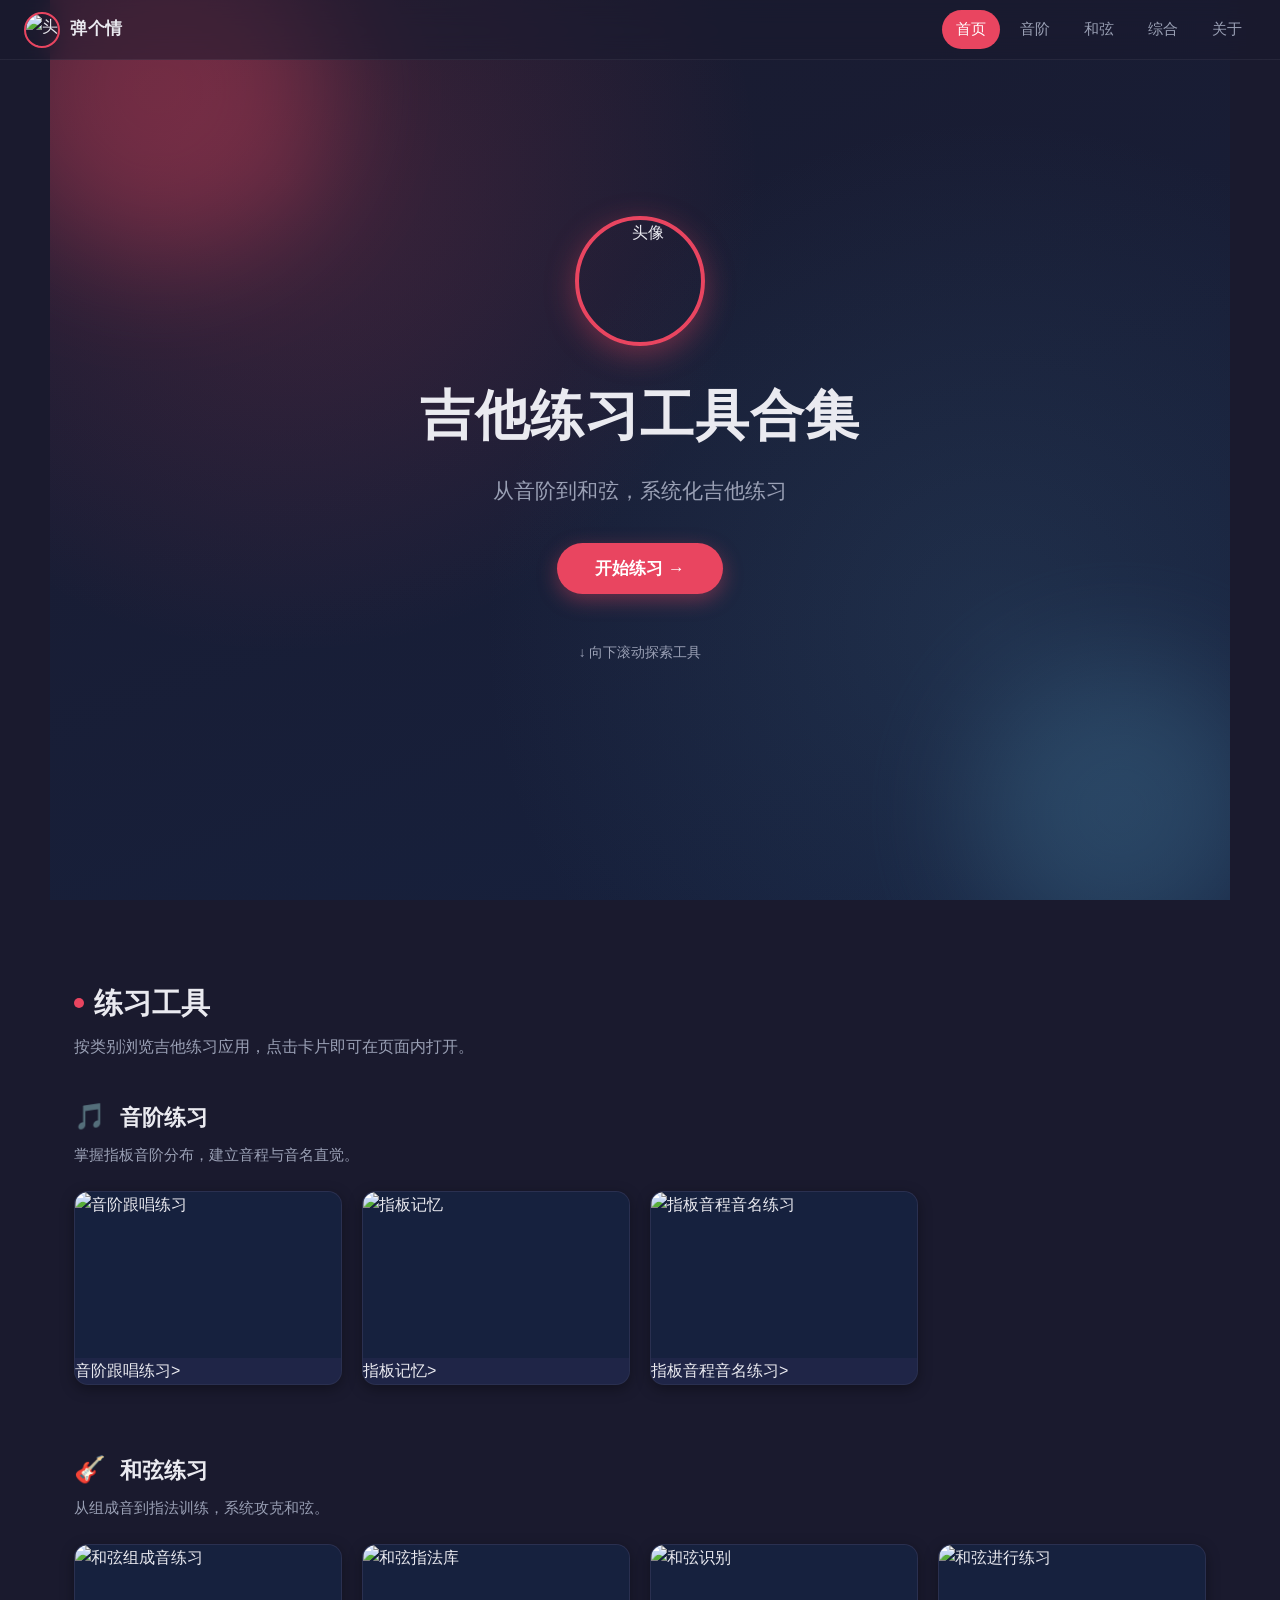
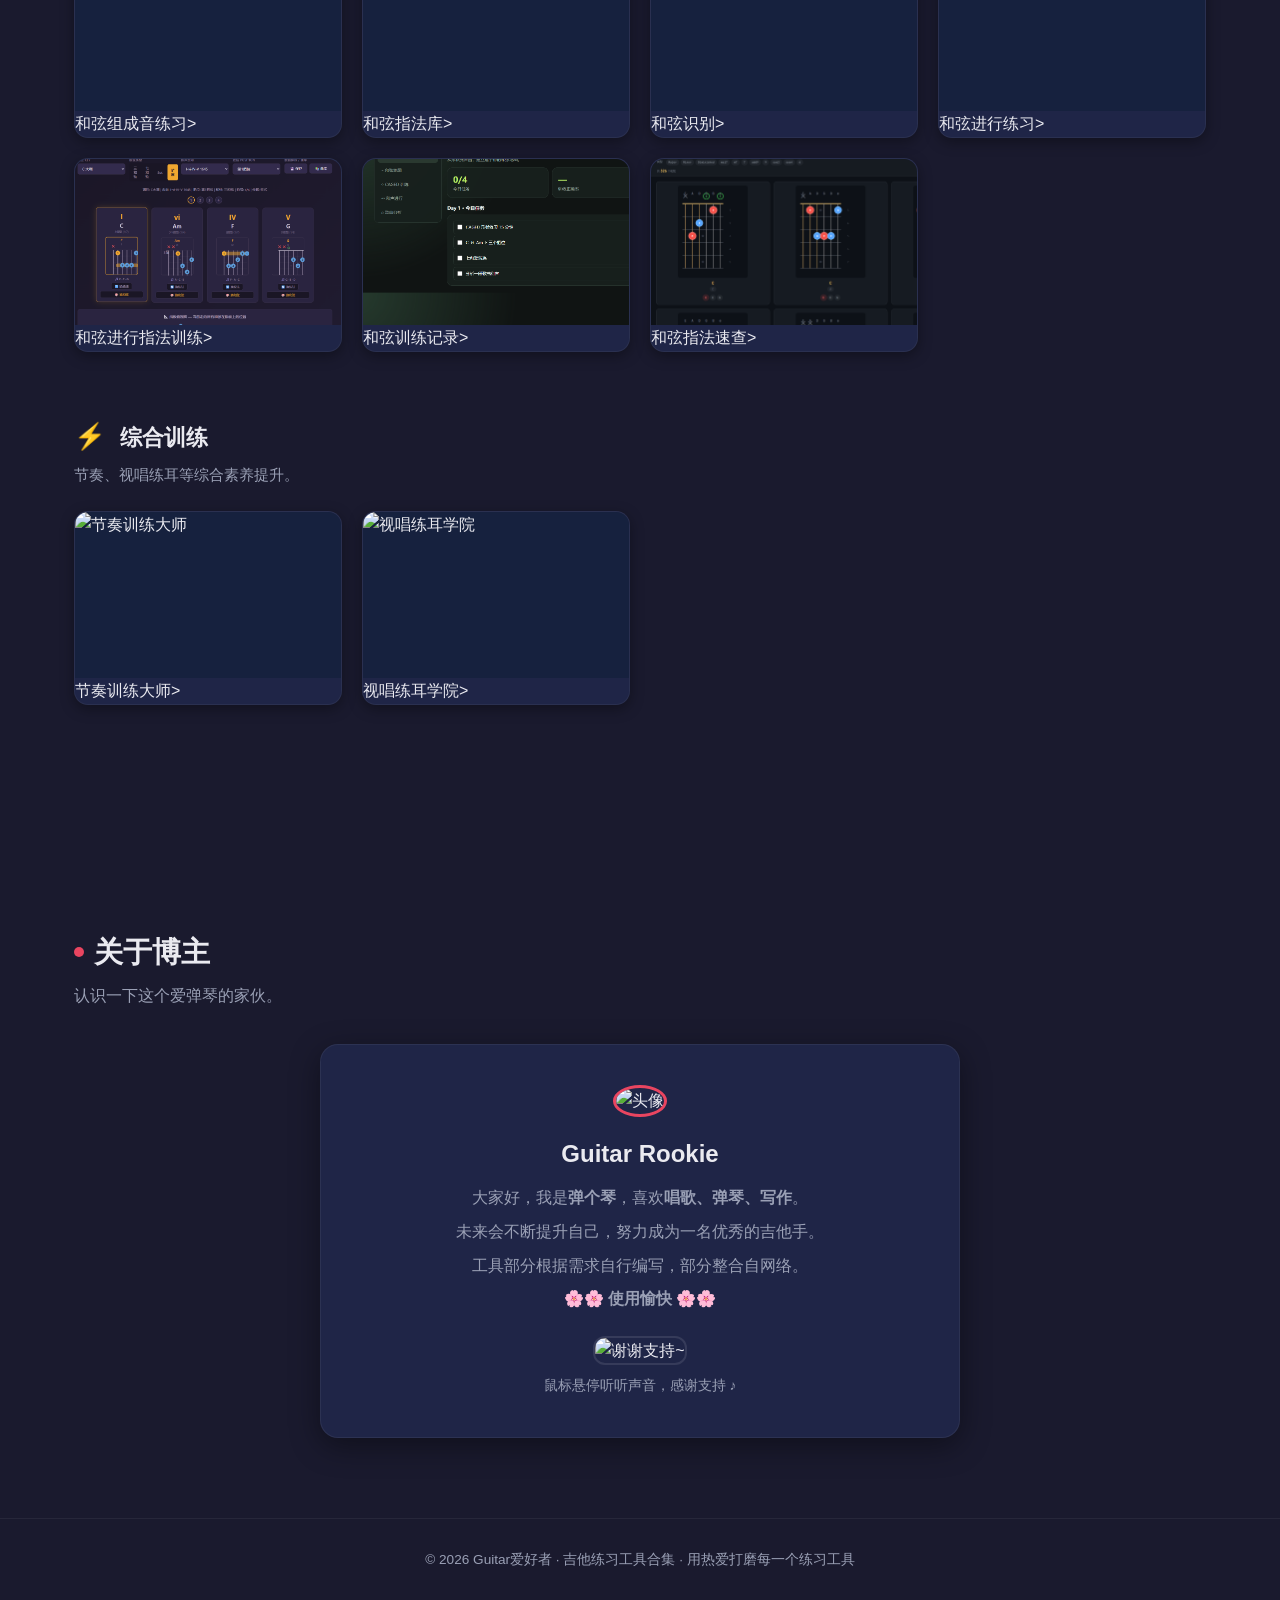
==== index.html @ 10070a08 "全新改版首页及更新程序" ====
<!DOCTYPE html>
<html lang="zh-CN">
<head>
<meta charset="UTF-8"/>
<meta name="viewport" content="width=device-width, initial-scale=1"/>
<title>吉他练习工具合集</title>

<!-- 预加载首屏关键图片 -->
<link rel="preload" as="image" href="./src/img/avatar.jpg">
<link rel="preload" as="image" href="./src/img/avatar.jpg">

<style>
  :root{
    --bg:#1a1a2e;
    --bg-soft:#16213e;
    --card:#1f2547;
    --accent:#e94560;
    --accent-soft:#ff6b81;
    --text:#eaeaf0;
    --text-dim:#9aa0b5;
    --nav-h:60px;
  }
  html{scroll-behavior:smooth;scroll-padding-top:var(--nav-h)}
  *{box-sizing:border-box}
  body{
    margin:0;
    font-family:"Segoe UI",Tahoma,Geneva,Verdana,sans-serif;
    background:var(--bg);
    color:var(--text);
    line-height:1.6;
  }

  /* ===== 导航栏 ===== */
  .navbar{
    position:fixed;top:0;left:0;right:0;height:var(--nav-h);
    display:flex;align-items:center;
    padding:0 24px;z-index:1000;
    background:rgba(26,26,46,.55);
    backdrop-filter:blur(12px);
    -webkit-backdrop-filter:blur(12px);
    border-bottom:1px solid rgba(255,255,255,.06);
    transition:background .3s;
  }
  .nav-brand{display:flex;align-items:center;gap:10px;cursor:pointer;margin-right:auto}
  .nav-avatar{width:36px;height:36px;border-radius:50%;object-fit:cover;border:2px solid var(--accent)}
  .nav-logo{font-weight:700;font-size:1.05rem;letter-spacing:.5px}
  .nav-links{display:flex;gap:6px}
  .nav-item{
    cursor:pointer;padding:8px 14px;border-radius:20px;font-size:.92rem;
    color:var(--text-dim);transition:all .25s;white-space:nowrap;
  }
  .nav-item:hover{color:var(--text);background:rgba(255,255,255,.06)}
  .nav-item.active{color:#fff;background:var(--accent)}

  /* ===== 通用区块 ===== */
  section{padding:80px 24px;max-width:1180px;margin:0 auto}
  .section-title{font-size:1.8rem;font-weight:700;margin:0 0 8px;display:flex;align-items:center;gap:10px}
  .section-title .dot{width:10px;height:10px;border-radius:50%;background:var(--accent);display:inline-block}
  .section-desc{color:var(--text-dim);margin:0 0 36px;font-size:1rem}

  /* ===== Hero ===== */
  .hero{
    min-height:100vh;display:flex;flex-direction:column;align-items:center;justify-content:center;
    text-align:center;position:relative;overflow:hidden;padding-top:var(--nav-h);
    background:
      radial-gradient(circle at 20% 20%,rgba(233,69,96,.18),transparent 40%),
      radial-gradient(circle at 80% 70%,rgba(69,123,157,.18),transparent 45%),
      linear-gradient(160deg,#1a1a2e 0%,#16213e 100%);
  }
  .hero::before,.hero::after{
    content:"";position:absolute;border-radius:50%;filter:blur(60px);opacity:.35;z-index:0;
  }
  .hero::before{width:340px;height:340px;background:var(--accent);top:-80px;left:-60px}
  .hero::after{width:300px;height:300px;background:#457b9d;bottom:-60px;right:-40px}
  .hero-inner{position:relative;z-index:1;display:flex;flex-direction:column;align-items:center}
  .hero-avatar{
    width:130px;height:130px;border-radius:50%;object-fit:cover;
    border:4px solid var(--accent);box-shadow:0 8px 30px rgba(233,69,96,.4);margin-bottom:26px;
  }
  .hero h1{font-size:clamp(2rem,5vw,3.4rem);margin:0 0 14px;font-weight:800;letter-spacing:1px}
  .hero p{font-size:clamp(1rem,2.4vw,1.3rem);color:var(--text-dim);margin:0 0 36px}
  .btn-start{
    display:inline-block;cursor:pointer;border:none;
    background:var(--accent);color:#fff;font-size:1.05rem;font-weight:600;
    padding:14px 38px;border-radius:30px;transition:transform .2s,box-shadow .2s;
    box-shadow:0 6px 20px rgba(233,69,96,.4);
  }
  .btn-start:hover{transform:translateY(-3px);box-shadow:0 10px 28px rgba(233,69,96,.55)}
  .scroll-hint{margin-top:48px;color:var(--text-dim);font-size:.85rem;animation:bob 1.8s ease-in-out infinite}
  @keyframes bob{0%,100%{transform:translateY(0)}50%{transform:translateY(8px)}}

  /* ===== 分类区 ===== */
  .cat-block{margin-bottom:64px}
  .cat-head{display:flex;align-items:baseline;gap:14px;margin-bottom:6px}
  .cat-icon{font-size:1.6rem}
  .cat-name{font-size:1.4rem;font-weight:700}
  .cat-sub{color:var(--text-dim);font-size:.95rem;margin:0 0 24px}
  .grid-container{display:grid;grid-template-columns:repeat(4,1fr);gap:20px}
  @media(max-width:1100px){.grid-container{grid-template-columns:repeat(3,1fr)}}
  @media(max-width:760px){.grid-container{grid-template-columns:repeat(2,1fr)}}
  @media(max-width:460px){.grid-container{grid-template-columns:1fr}}

  .grid-item{
    position:relative;cursor:pointer;border-radius:14px;overflow:hidden;
    background:var(--card);box-shadow:0 4px 14px rgba(0,0,0,.35);
    transition:transform .25s,box-shadow .25s;border:1px solid rgba(255,255,255,.05);
  }
  .grid-item:hover{transform:translateY(-6px);box-shadow:0 12px 28px rgba(233,69,96,.3)}
  .thumb{width:100%;aspect-ratio:16/10;object-fit:cover;display:block;background:var(--bg-soft)}
  .thumb-fallback{
    width:100%;aspect-ratio:16/10;display:flex;align-items:center;justify-content:center;
    background:linear-gradient(135deg,#2a2f55,#1f2547);color:var(--accent-soft);
    font-weight:600;text-align:center;padding:10px;font-size:.95rem;
  }
  .item-label{
    position:absolute;bottom:0;left:0;right:0;
    padding:10px 14px;font-size:.9rem;font-weight:600;text-align:center;
    background:rgba(26,26,46,.55);
    backdrop-filter:blur(10px);
    -webkit-backdrop-filter:blur(10px);
    color:#fff;opacity:0;transition:opacity .3s;
  }
  .grid-item:hover .item-label{opacity:1}

  /* ===== 关于区 ===== */
  .about-card{
    max-width:640px;margin:0 auto;background:var(--card);border-radius:18px;
    padding:40px 32px;text-align:center;border:1px solid rgba(255,255,255,.06);
    box-shadow:0 8px 30px rgba(0,0,0,.4);
  }
  .about-avatar{width:120px;height:120px;border-radius:50%;object-fit:cover;margin-bottom:18px;border:3px solid var(--accent)}
  .about-card h2{margin:0 0 12px;font-size:1.5rem}
  .about-card p{color:var(--text-dim);margin:0 0 8px}
  .wechat-wrap{margin-top:24px}
  .wechat-img{
    width:150px;height:150px;border-radius:12px;object-fit:cover;cursor:pointer;
    border:2px solid rgba(255,255,255,.1);transition:transform .2s;
  }
  .wechat-img:hover{transform:scale(1.05)}
  .wechat-tip{color:var(--text-dim);font-size:.85rem;margin-top:10px}

  /* ===== 页脚 ===== */
  footer{
    text-align:center;padding:30px 20px;color:var(--text-dim);font-size:.85rem;
    border-top:1px solid rgba(255,255,255,.06);
  }

  /* ===== iframe 覆盖层 ===== */
  #externalOverlay{
    position:fixed;inset:0;background:var(--bg);z-index:2000;display:none;flex-direction:column;
  }
  #externalOverlay.active{display:flex}
  .ext-bar{
    height:var(--nav-h);display:flex;align-items:center;gap:14px;padding:0 20px;
    background:rgba(26,26,46,.9);backdrop-filter:blur(12px);border-bottom:1px solid rgba(255,255,255,.08);
  }
  .ext-title{font-weight:600;color:#fff}
  .ext-close{
    margin-left:auto;cursor:pointer;background:var(--accent);color:#fff;border:none;
    padding:8px 18px;border-radius:20px;font-size:.9rem;font-weight:600;
  }
  #externalFrame{flex:1;width:100%;border:none;background:#fff}

  /* 移动端导航折叠 */
  @media(max-width:560px){
    .navbar{padding:0 14px}
    .nav-logo{display:none}
    .nav-links{gap:2px;font-size:.82rem}
    .nav-item{padding:7px 9px}
  }
</style>
</head>
<body>

<!-- ===== 固定导航 ===== -->
<nav class="navbar" id="navbar">
  <div class="nav-brand" onclick="scrollToId('hero')">
    <img class="nav-avatar" src="./src/img/avatar.jpg" alt="头像"/>
    <span class="nav-logo">弹个情</span>
  </div>
  <div class="nav-links">
    <div class="nav-item active" data-target="hero">首页</div>
    <div class="nav-item" data-target="cat-scale">音阶</div>
    <div class="nav-item" data-target="cat-chord">和弦</div>
    <div class="nav-item" data-target="cat-misc">综合</div>
    <div class="nav-item" data-target="about">关于</div>
  </div>
</nav>

<!-- ===== Hero ===== -->
<section class="hero" id="hero">
  <div class="hero-inner">
    <img class="hero-avatar" src="./src/img/avatar.jpg" alt="头像"/>
    <h1>吉他练习工具合集</h1>
    <p>从音阶到和弦，系统化吉他练习</p>
    <button class="btn-start" onclick="scrollToId('cat-scale')">开始练习 →</button>
    <div class="scroll-hint">↓ 向下滚动探索工具</div>
  </div>
</section>

<!-- ===== 工具分类区 ===== -->
<section id="tools">
  <h2 class="section-title"><span class="dot"></span>练习工具</h2>
  <p class="section-desc">按类别浏览吉他练习应用，点击卡片即可在页面内打开。</p>

  <!-- 音阶类 -->
  <div class="cat-block" id="cat-scale">
    <div class="cat-head"><span class="cat-icon">🎵</span><span class="cat-name">音阶练习</span></div>
    <p class="cat-sub">掌握指板音阶分布，建立音程与音名直觉。</p>
    <div class="grid-container" data-cat="scale"></div>
  </div>

  <!-- 和弦类 -->
  <div class="cat-block" id="cat-chord">
    <div class="cat-head"><span class="cat-icon">🎸</span><span class="cat-name">和弦练习</span></div>
    <p class="cat-sub">从组成音到指法训练，系统攻克和弦。</p>
    <div class="grid-container" data-cat="chord"></div>
  </div>

  <!-- 综合类 -->
  <div class="cat-block" id="cat-misc">
    <div class="cat-head"><span class="cat-icon">⚡</span><span class="cat-name">综合训练</span></div>
    <p class="cat-sub">节奏、视唱练耳等综合素养提升。</p>
    <div class="grid-container" data-cat="misc"></div>
  </div>
</section>

<!-- ===== 关于区 ===== -->
<section id="about">
  <h2 class="section-title"><span class="dot"></span>关于博主</h2>
  <p class="section-desc">认识一下这个爱弹琴的家伙。</p>
  <div class="about-card">
    <img class="about-avatar" src="./src/img/avatar.jpg" alt="头像"/>
    <h2>Guitar Rookie</h2>
    <p>大家好，我是<b>弹个琴</b>，喜欢<b>唱歌、弹琴、写作</b>。</p>
    <p>未来会不断提升自己，努力成为一名优秀的吉他手。</p>
    <p>工具部分根据需求自行编写，部分整合自网络。</p>
    <p><b>🌸🌸 使用愉快 🌸🌸</b></p>

    <div class="wechat-wrap">
      <img class="wechat-img" id="wechatImg" src="./src/img/wechatPay.jpg" alt="谢谢支持~" title="谢谢鼓励~"/>
      <div class="wechat-tip">鼠标悬停听听声音，感谢支持 ♪</div>
    </div>

    <audio id="hoverSound" preload="auto">
      <source src="./src/sound/音效.mp3" type="audio/mpeg">
      您的浏览器不支持音频播放。
    </audio>
  </div>
</section>

<!-- ===== 页脚 ===== -->
<footer>
  © 2026 Guitar爱好者 · 吉他练习工具合集 · 用热爱打磨每一个练习工具
</footer>

<!-- ===== iframe 覆盖层 ===== -->
<div id="externalOverlay">
  <div class="ext-bar">
    <span class="ext-title" id="extTitle"></span>
    <button class="ext-close" onclick="closeExternal()">✕ 关闭</button>
  </div>
  <iframe id="externalFrame" src=""></iframe>
</div>

<script>
document.addEventListener('DOMContentLoaded', function () {
  // 保留原 appData 结构，扩展 category 字段
  const appData = [
    {name:'音阶跟唱练习',url:'./apps/十二个调上下行音阶/index.html', img:'./apps/十二个调上下行音阶/detail.png', category:'scale'},
    {name:'指板记忆',url:'./apps/指板记忆/指板记忆.html', img:'./apps/指板记忆/detail.png', category:'scale'},
    {name:'指板音程音名练习', url:'./apps/指板音程记忆/指板音程记忆.html', img:'./apps/指板音程记忆/detail.png', category:'scale'},
    {name:'和弦组成音练习', url:'./apps/和弦组成音/组成音.html', img:'./apps/和弦组成音/detail.png', category:'chord'},
    {name:'和弦指法库', url:'./apps/和弦指型合集/和弦指法库.html', img:'./apps/和弦指型合集/detail.png', category:'chord'},
    {name:'和弦识别', url:'https://www.musictheory.net/exercises/fretboard-chord', img:'./apps/和弦识别/detail.png', category:'chord'},
    {name:'和弦进行练习', url:'./apps/chords_progression/chord_progression.html', img:'./apps/chords_progression/detail.png', category:'chord'},
    {name:'和弦进行指法训练', url:'./apps/和弦进行指法训练/index.html', img:'./apps/和弦进行指法训练/detail.png', category:'chord'},
    {name:'和弦训练记录', url:'./apps/和弦训练器/index.html', img:'./apps/和弦训练器/detail.png', category:'chord'},
    {name:'和弦指法速查', url:'./apps/guitar-chord-searcher/index.html', img:'./apps/guitar-chord-searcher/detail.png', category:'chord'},
    {name:'节奏训练大师', url:'https://randomrhythmgenerator.com/',img:'./apps/random_rhythm_generator/detail.png', category:'misc'},
    {name:'视唱练耳学院', url:'https://musicacademy.app/zh/', img:'./apps/ear_training/detail.png', category:'misc'}
  ];

  // 生成卡片
  function generateGrids(){
    const groups = {scale:[], chord:[], misc:[]};
    appData.forEach(item=>{ (groups[item.category]||groups.misc).push(item); });
    Object.keys(groups).forEach(cat=>{
      const container = document.querySelector(`.grid-container[data-cat="${cat}"]`);
      if(!container) return;
      container.innerHTML='';
      groups[cat].forEach(item=>{
        const div=document.createElement('div');
        div.className='grid-item';
        const fallback=`<div class="thumb-fallback">${item.name}</div>`;
        div.innerHTML=`
          <img class="thumb" src="${item.img}" loading="lazy" alt="${item.name}"
               onerror="this.outerHTML='${fallback.replace(/'/g,"\\'")}>
          <div class="item-label">${item.name}</div>`;
        div.onclick=()=>openExternal(item);
        container.appendChild(div);
      });
    });
  }

  // iframe 打开（保留原 external 逻辑，改为覆盖层）
  const overlay=document.getElementById('externalOverlay');
  const frame=document.getElementById('externalFrame');
  const extTitle=document.getElementById('extTitle');
  window.openExternal=function(item){
    extTitle.textContent=item.name;
    frame.src=item.url;
    overlay.classList.add('active');
    document.body.style.overflow='hidden';
  };
  window.closeExternal=function(){
    overlay.classList.remove('active');
    frame.src='';
    document.body.style.overflow='';
  };

  // 滚动到指定区域
  window.scrollToId=function(id){
    const el=document.getElementById(id);
    if(el) el.scrollIntoView({behavior:'smooth'});
  };

  // 导航点击
  document.querySelectorAll('.nav-item').forEach(nav=>{
    nav.addEventListener('click',()=>scrollToId(nav.dataset.target));
  });

  // 滚动高亮 + 导航栏背景
  const navItems=document.querySelectorAll('.nav-item');
  const sections=['hero','cat-scale','cat-chord','cat-misc','about'];
  const navbar=document.getElementById('navbar');
  function onScroll(){
    navbar.style.background = window.scrollY>40 ? 'rgba(26,26,46,.85)' : 'rgba(26,26,46,.55)';
    let current='hero';
    sections.forEach(id=>{
      const el=document.getElementById(id);
      if(el && el.getBoundingClientRect().top <= window.innerHeight*0.4) current=id;
    });
    navItems.forEach(n=>n.classList.toggle('active', n.dataset.target===current));
  }
  window.addEventListener('scroll',onScroll,{passive:true});
  onScroll();

  // 微信赞赏码 hover 播放音效
  const wechatImg=document.getElementById('wechatImg');
  const hoverSound=document.getElementById('hoverSound');
  wechatImg.addEventListener('mouseenter',()=>{
    hoverSound.currentTime=0;
    hoverSound.play().catch(()=>console.warn('播放被阻止，用户需先交互页面。'));
  });

  generateGrids();
});
</script>
</body>
</html>
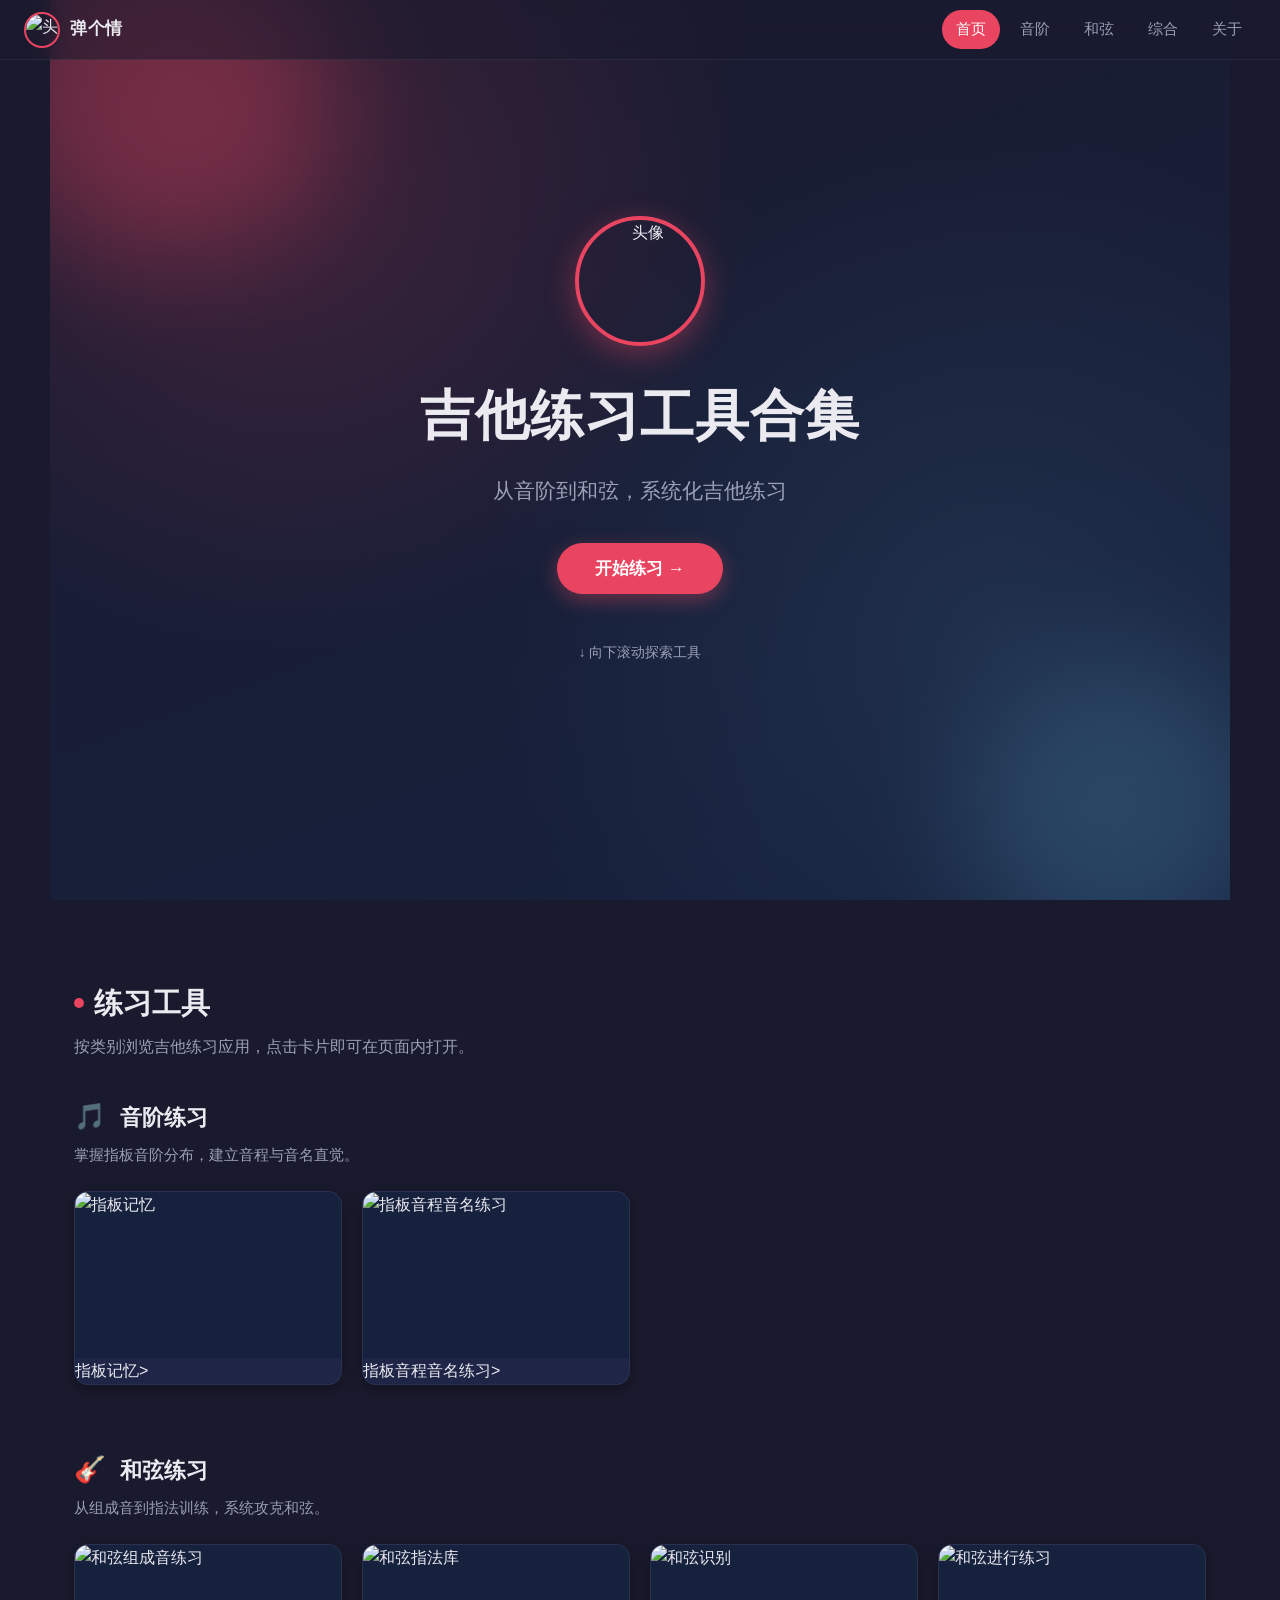
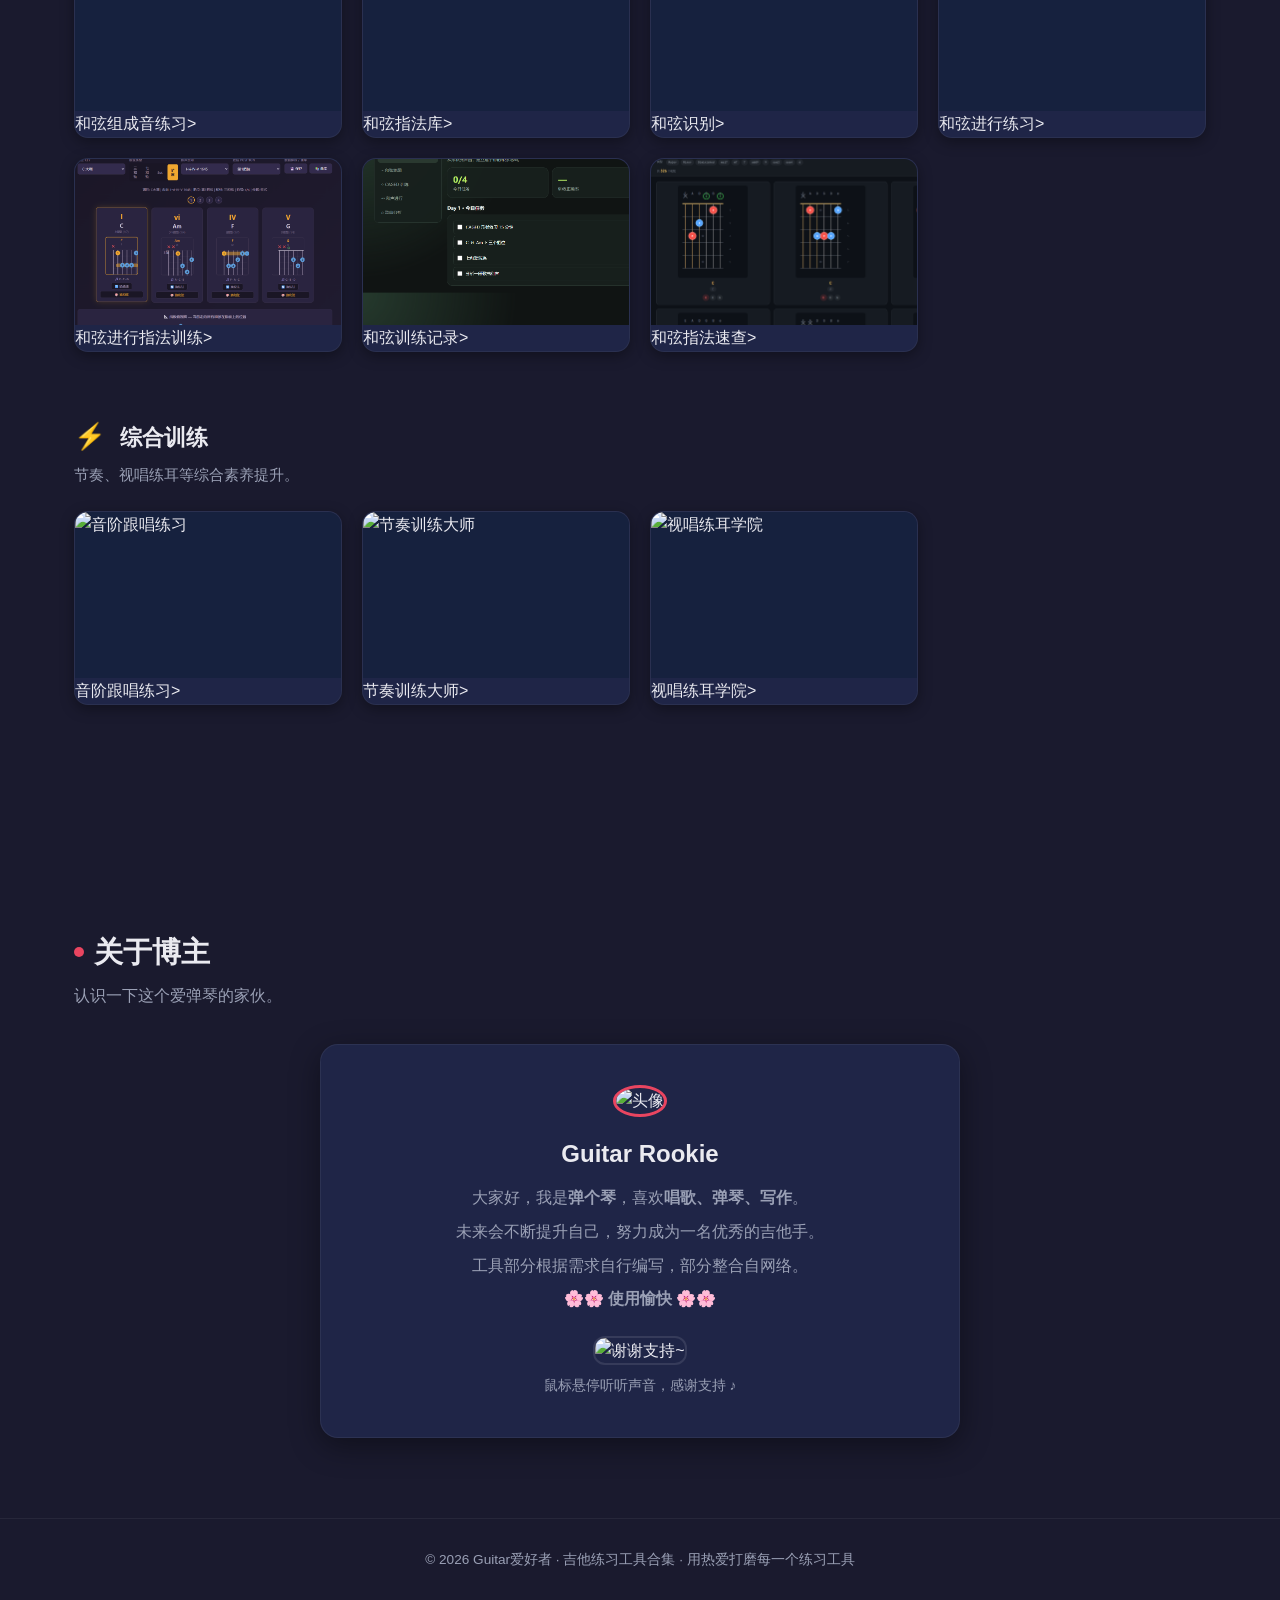
==== commit 4b2c5221: "修改程序分类" ====
--- a/index.html
+++ b/index.html
@@ -267,7 +267,7 @@
 document.addEventListener('DOMContentLoaded', function () {
   // 保留原 appData 结构，扩展 category 字段
   const appData = [
-    {name:'音阶跟唱练习',url:'./apps/十二个调上下行音阶/index.html', img:'./apps/十二个调上下行音阶/detail.png', category:'scale'},
+    {name:'音阶跟唱练习',url:'./apps/十二个调上下行音阶/index.html', img:'./apps/十二个调上下行音阶/detail.png', category:'misc'},
     {name:'指板记忆',url:'./apps/指板记忆/指板记忆.html', img:'./apps/指板记忆/detail.png', category:'scale'},
     {name:'指板音程音名练习', url:'./apps/指板音程记忆/指板音程记忆.html', img:'./apps/指板音程记忆/detail.png', category:'scale'},
     {name:'和弦组成音练习', url:'./apps/和弦组成音/组成音.html', img:'./apps/和弦组成音/detail.png', category:'chord'},
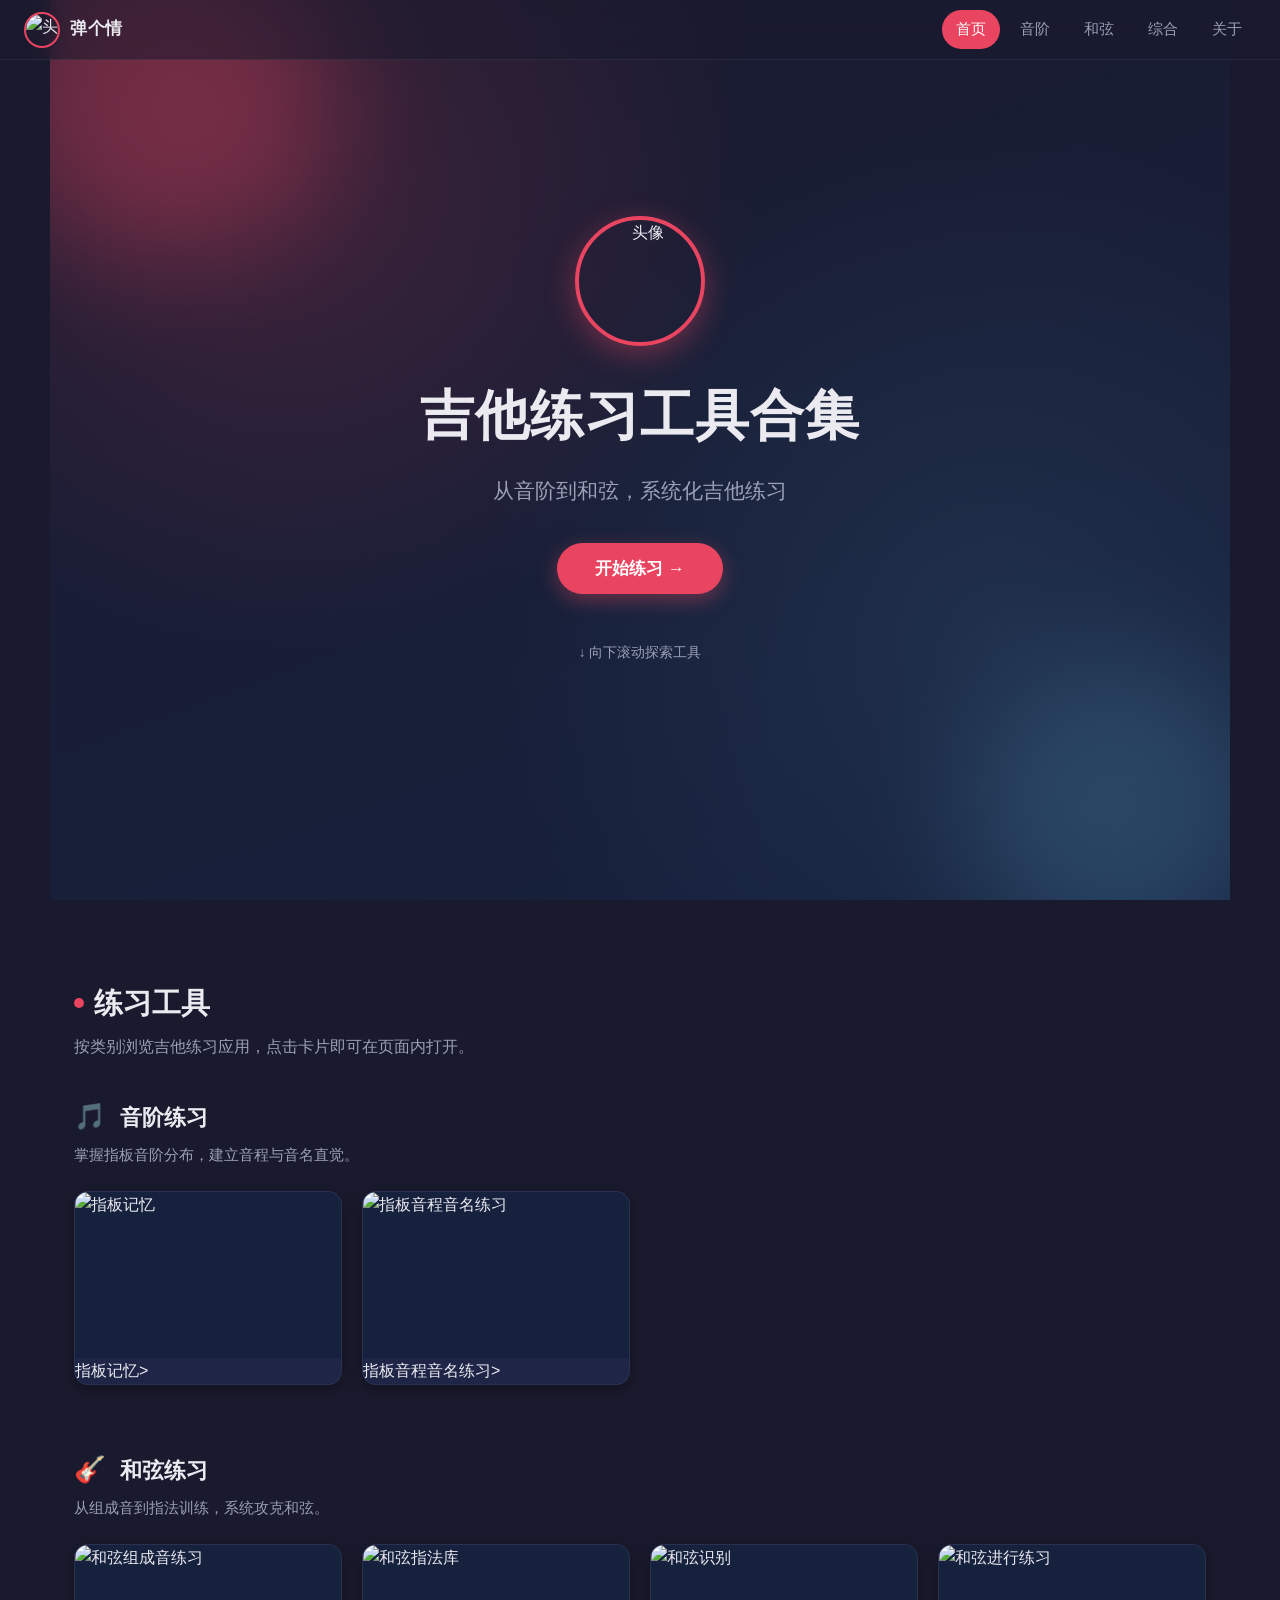
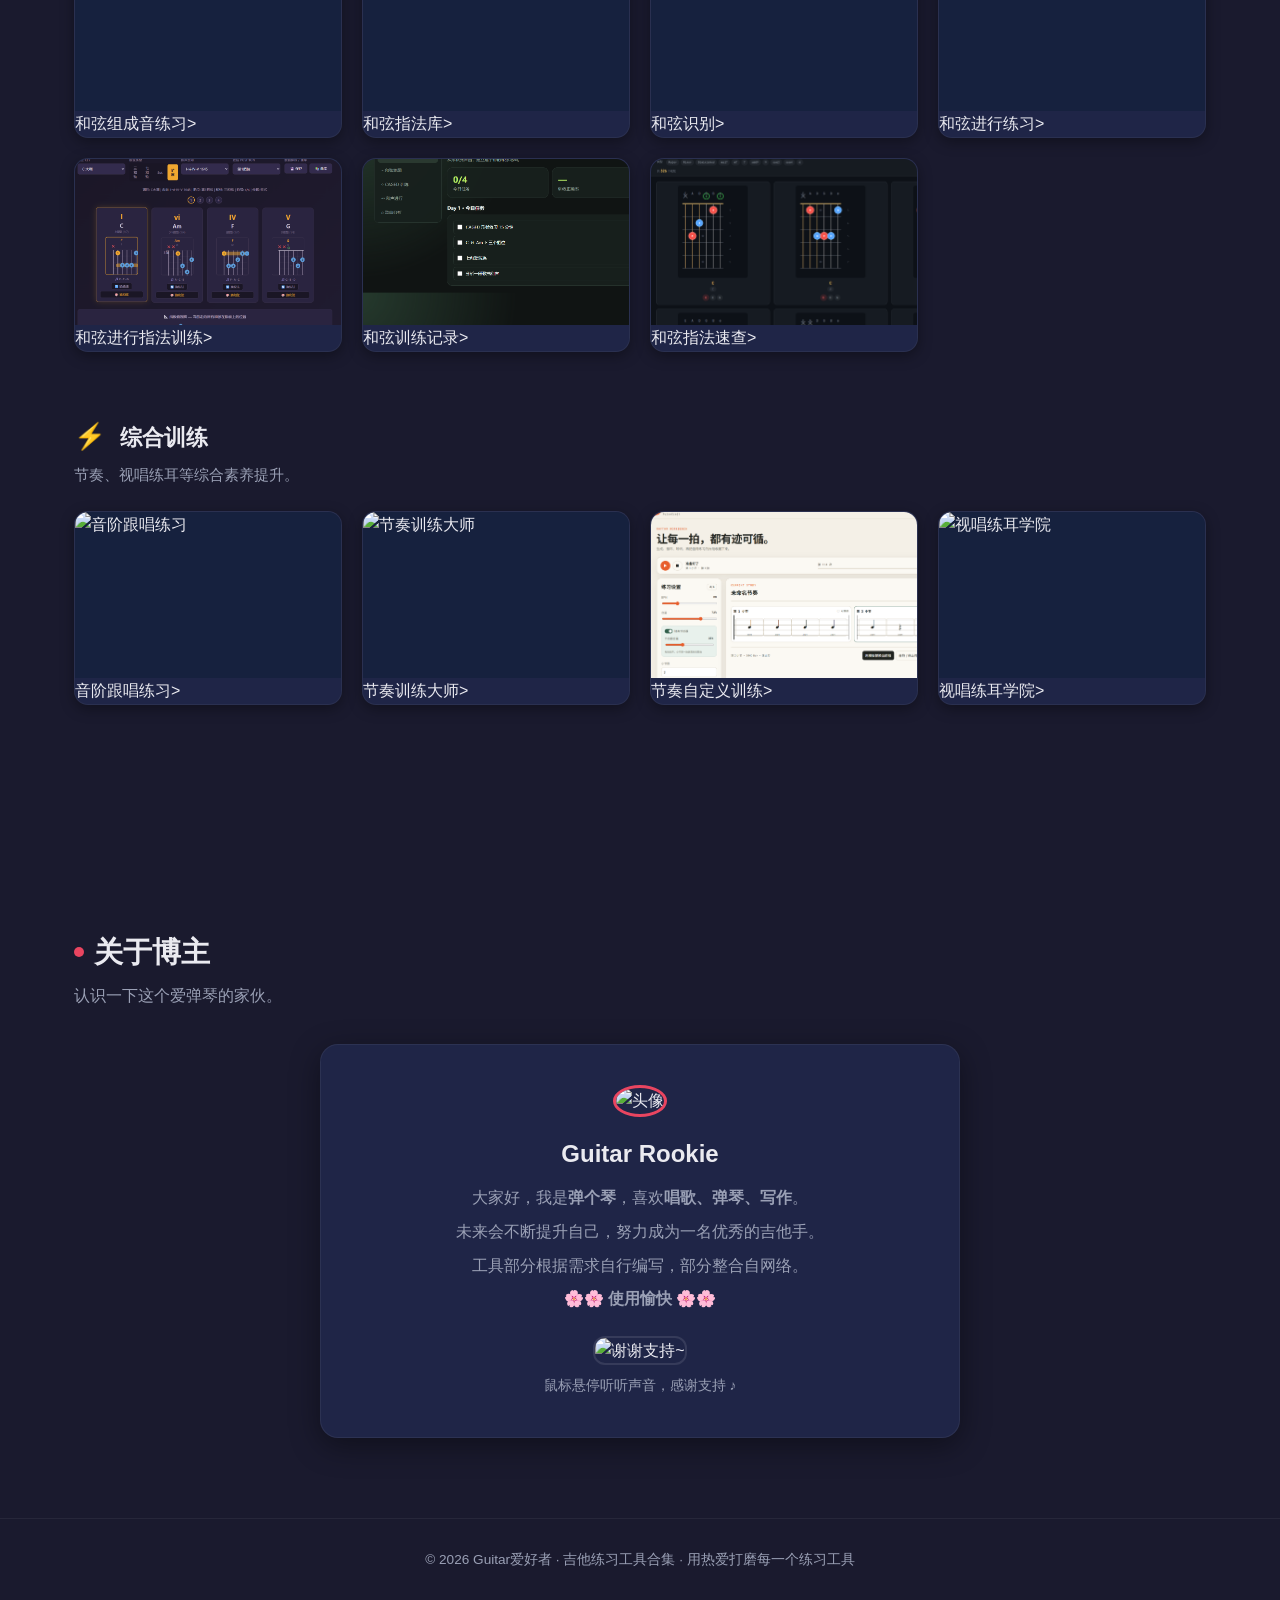
==== commit 00f6d2f9: "节奏自定义练习" ====
--- a/index.html
+++ b/index.html
@@ -278,7 +278,9 @@
     {name:'和弦训练记录', url:'./apps/和弦训练器/index.html', img:'./apps/和弦训练器/detail.png', category:'chord'},
     {name:'和弦指法速查', url:'./apps/guitar-chord-searcher/index.html', img:'./apps/guitar-chord-searcher/detail.png', category:'chord'},
     {name:'节奏训练大师', url:'https://randomrhythmgenerator.com/',img:'./apps/random_rhythm_generator/detail.png', category:'misc'},
+    {name:'节奏自定义训练', url:'./apps/节奏自定义练习/index.html', img:'./apps/节奏自定义练习/detail.png', category:'misc'},
     {name:'视唱练耳学院', url:'https://musicacademy.app/zh/', img:'./apps/ear_training/detail.png', category:'misc'}
+
   ];
 
   // 生成卡片
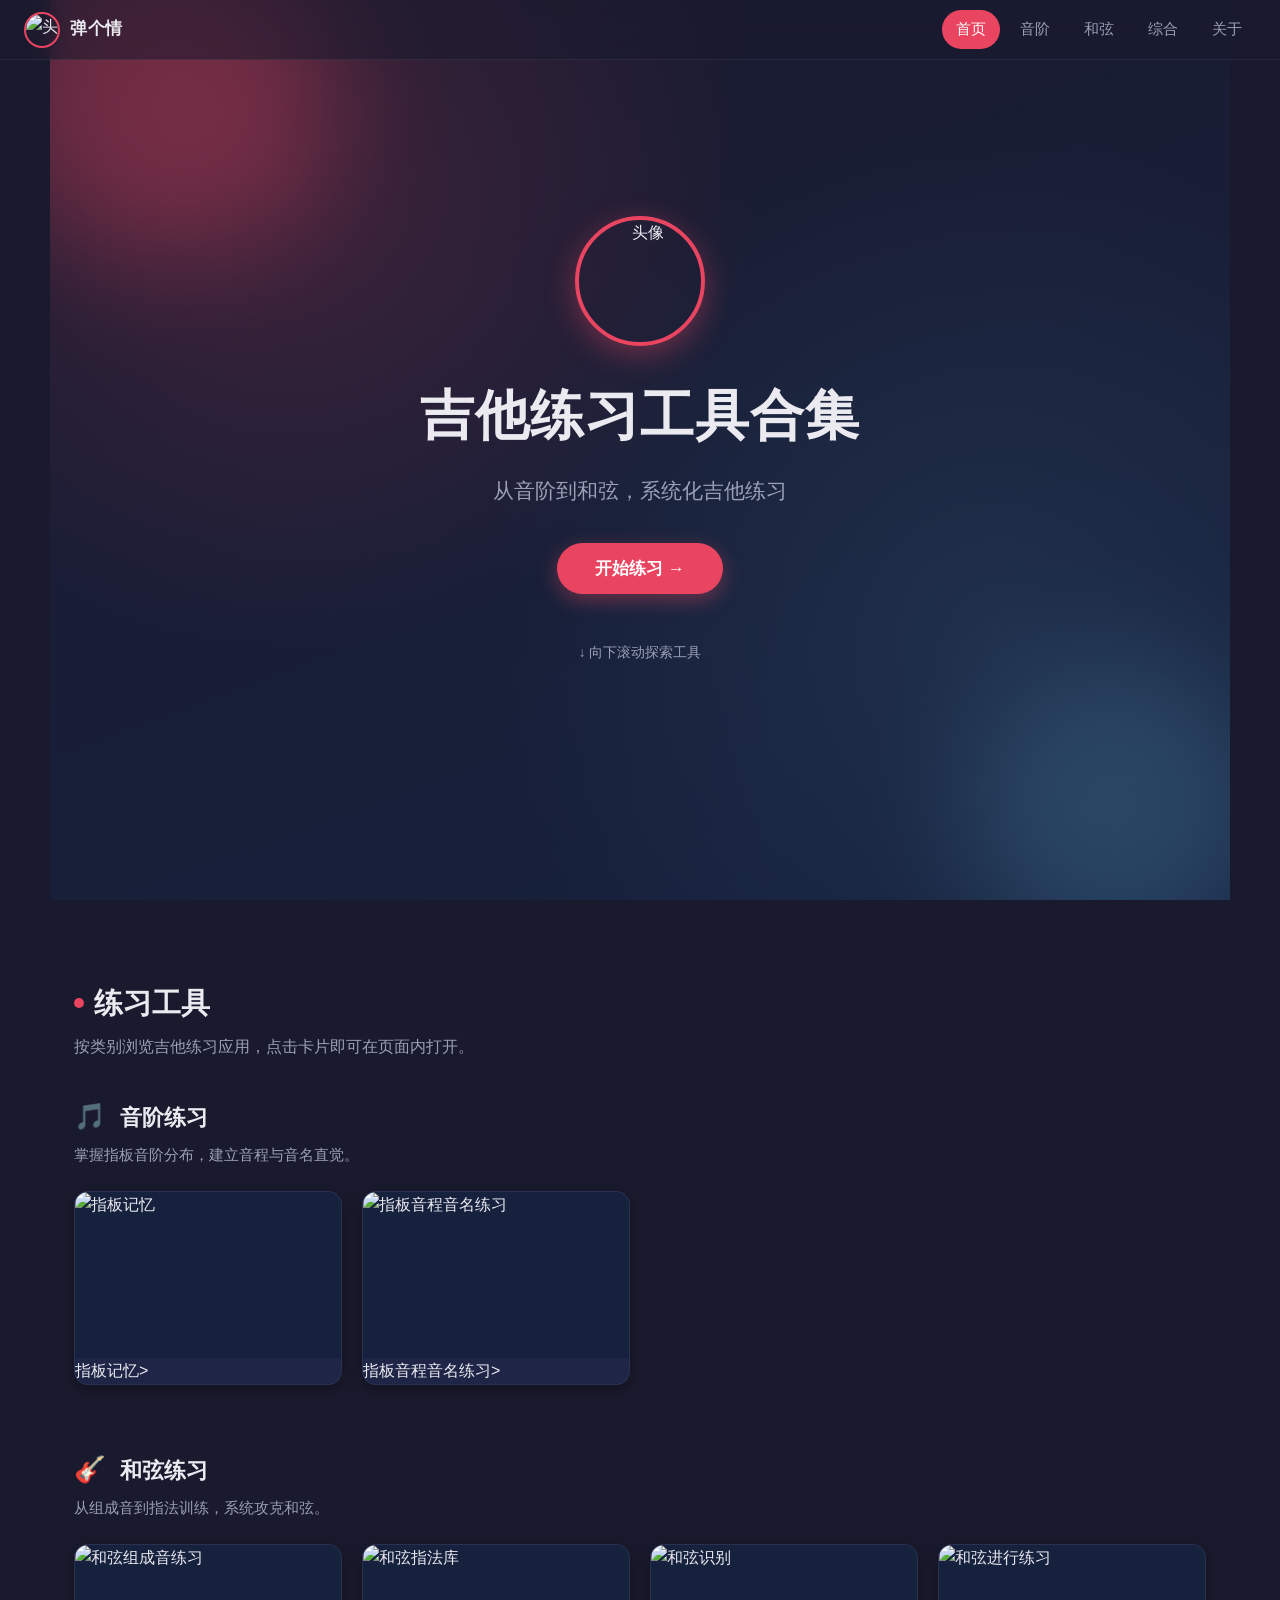
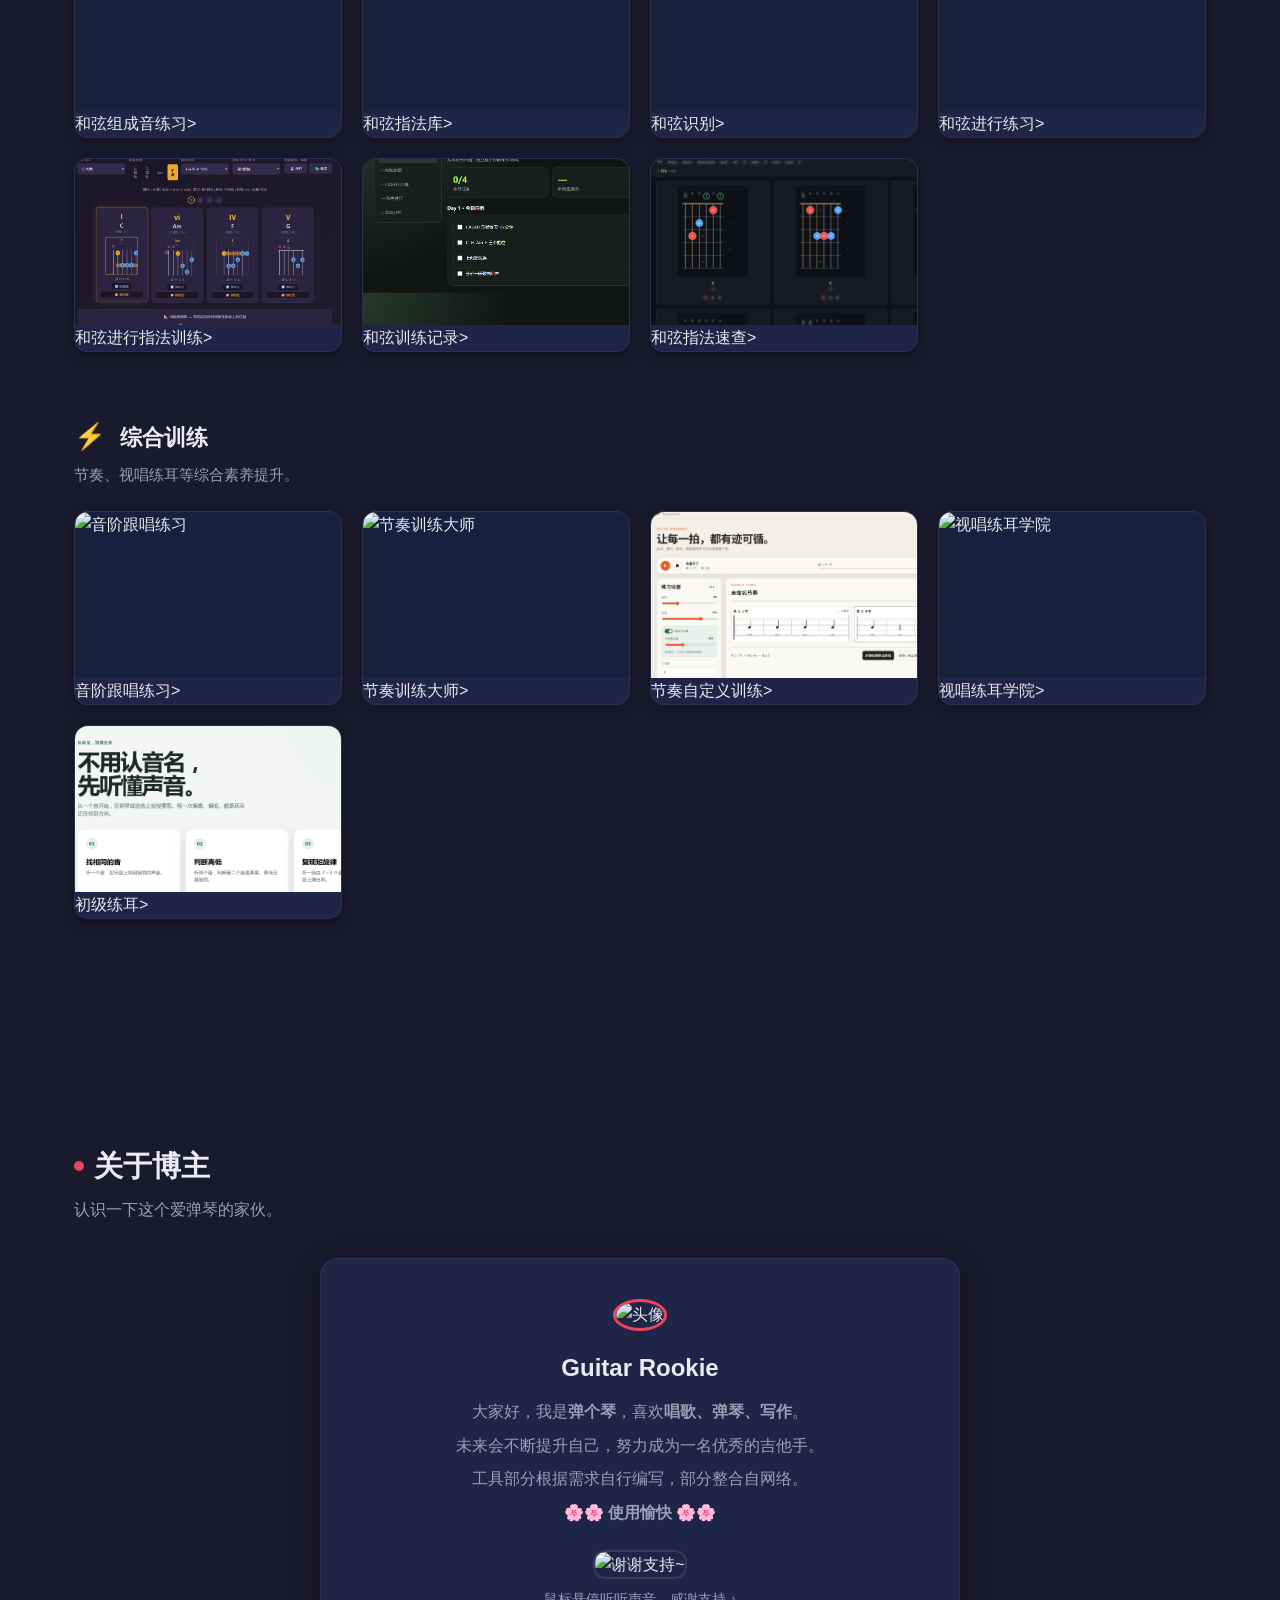
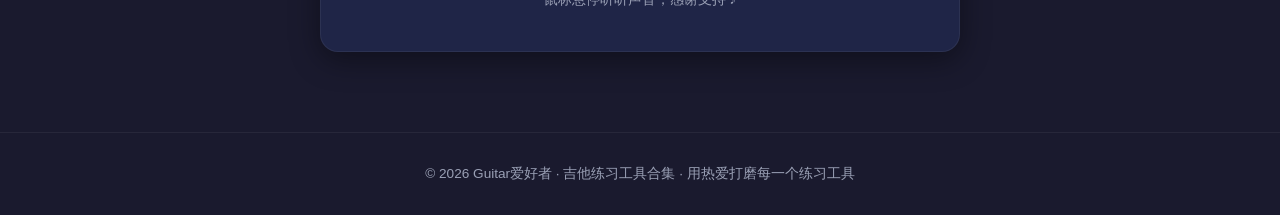
==== commit ff553daa: "新增初级练耳工具" ====
--- a/index.html
+++ b/index.html
@@ -279,7 +279,8 @@
     {name:'和弦指法速查', url:'./apps/guitar-chord-searcher/index.html', img:'./apps/guitar-chord-searcher/detail.png', category:'chord'},
     {name:'节奏训练大师', url:'https://randomrhythmgenerator.com/',img:'./apps/random_rhythm_generator/detail.png', category:'misc'},
     {name:'节奏自定义训练', url:'./apps/节奏自定义练习/index.html', img:'./apps/节奏自定义练习/detail.png', category:'misc'},
-    {name:'视唱练耳学院', url:'https://musicacademy.app/zh/', img:'./apps/ear_training/detail.png', category:'misc'}
+    {name:'视唱练耳学院', url:'https://musicacademy.app/zh/', img:'./apps/ear_training/detail.png', category:'misc'},
+    {name:'初级练耳', url:'./apps/初级练耳/index.html', img:'./apps/初级练耳/detail.png', category:'misc'}
 
   ];
 
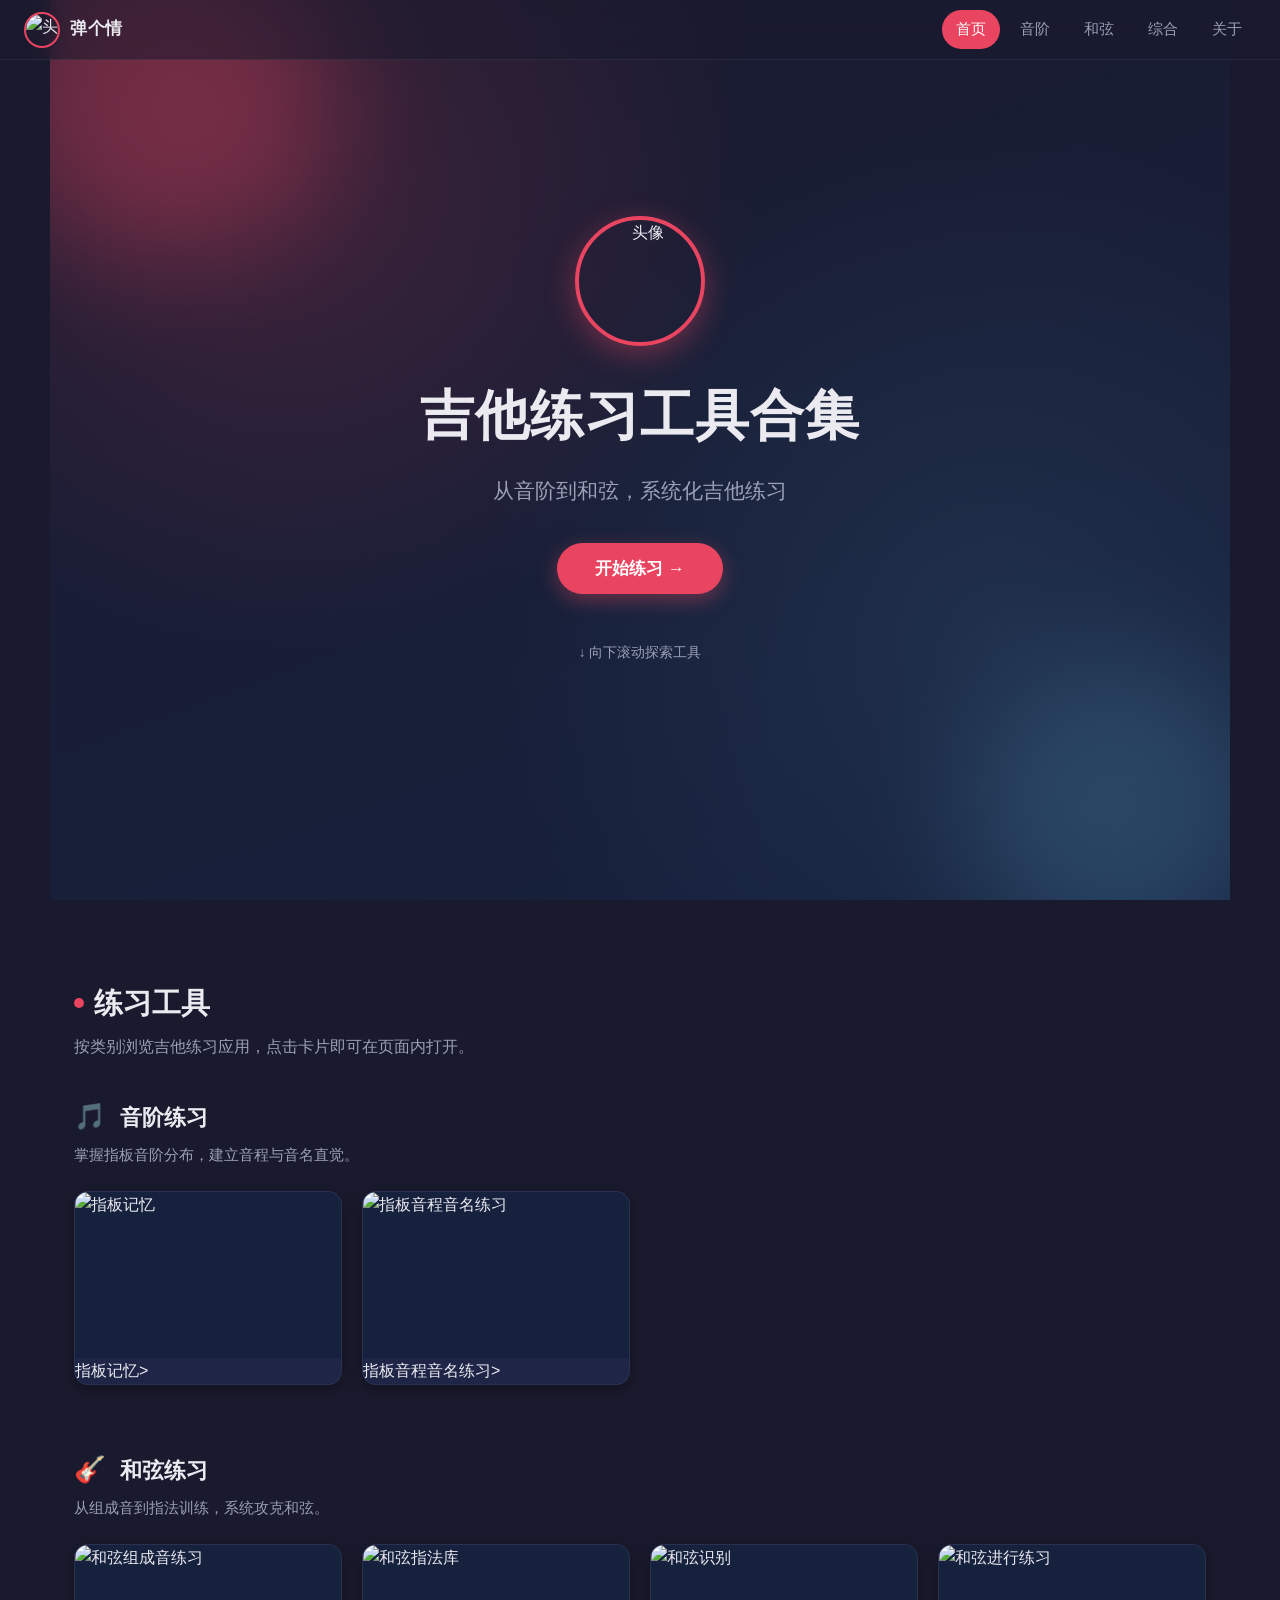
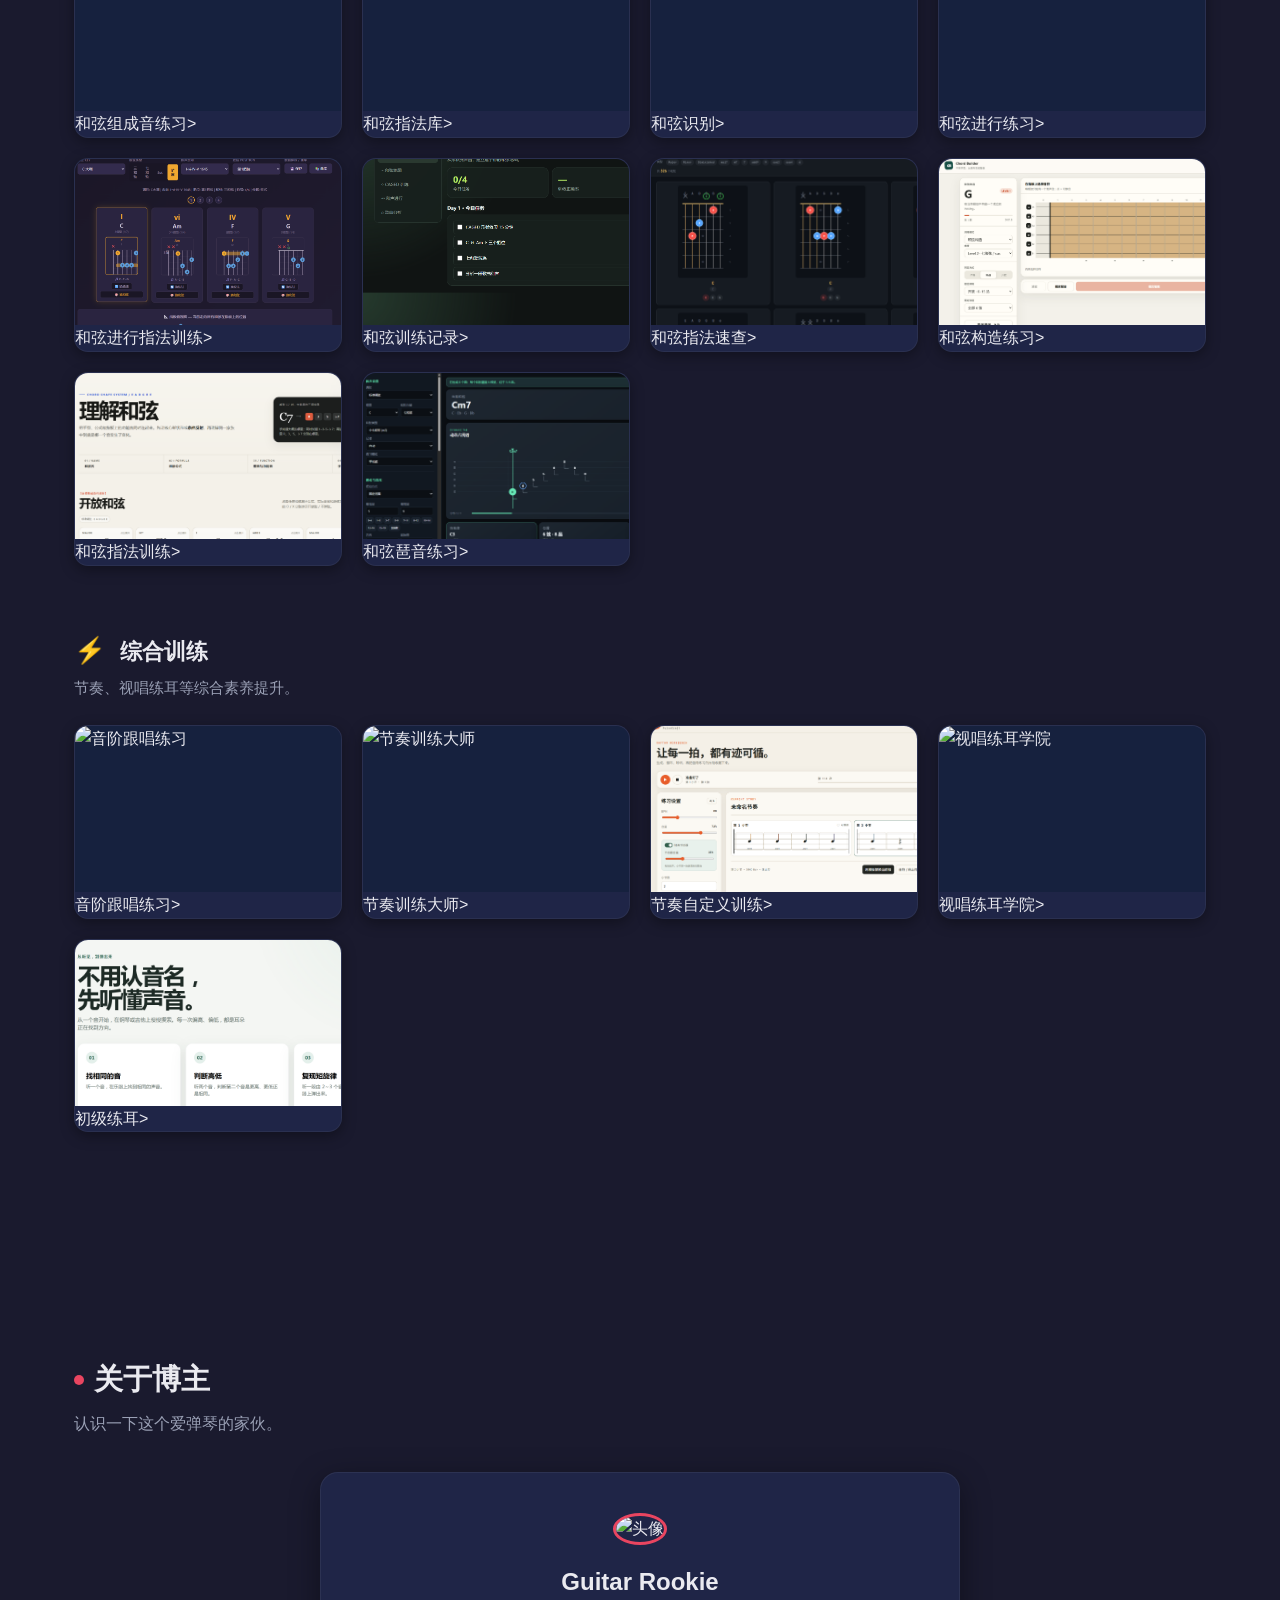
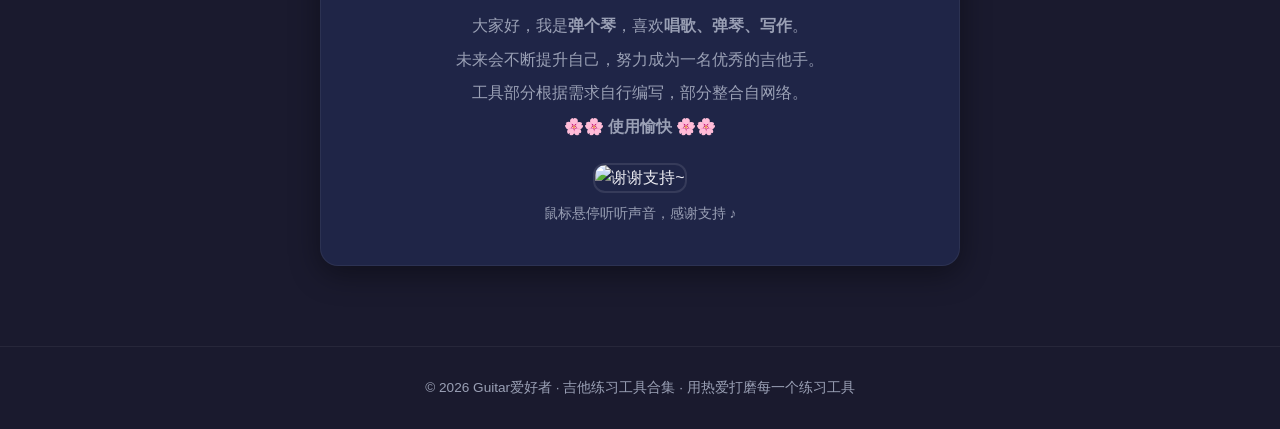
==== commit f9578f27: "更新三个和弦学习工具" ====
--- a/index.html
+++ b/index.html
@@ -280,8 +280,10 @@
     {name:'节奏训练大师', url:'https://randomrhythmgenerator.com/',img:'./apps/random_rhythm_generator/detail.png', category:'misc'},
     {name:'节奏自定义训练', url:'./apps/节奏自定义练习/index.html', img:'./apps/节奏自定义练习/detail.png', category:'misc'},
     {name:'视唱练耳学院', url:'https://musicacademy.app/zh/', img:'./apps/ear_training/detail.png', category:'misc'},
-    {name:'初级练耳', url:'./apps/初级练耳/index.html', img:'./apps/初级练耳/detail.png', category:'misc'}
-
+    {name:'初级练耳', url:'./apps/初级练耳/index.html', img:'./apps/初级练耳/detail.png', category:'misc'},
+    {name:'和弦构造练习', url:'./apps/和弦构造器/index.html', img:'./apps/和弦构造器/detail.png', category:'chord'},
+    {name:'和弦指法训练', url:'./apps/理解和弦/index.html', img:'./apps/理解和弦/detail.png', category:'chord'},
+    {name:'和弦琶音练习', url:'./apps/和弦琶音练习器/index.html', img:'./apps/和弦琶音练习器/detail.png', category:'chord'}
   ];
 
   // 生成卡片
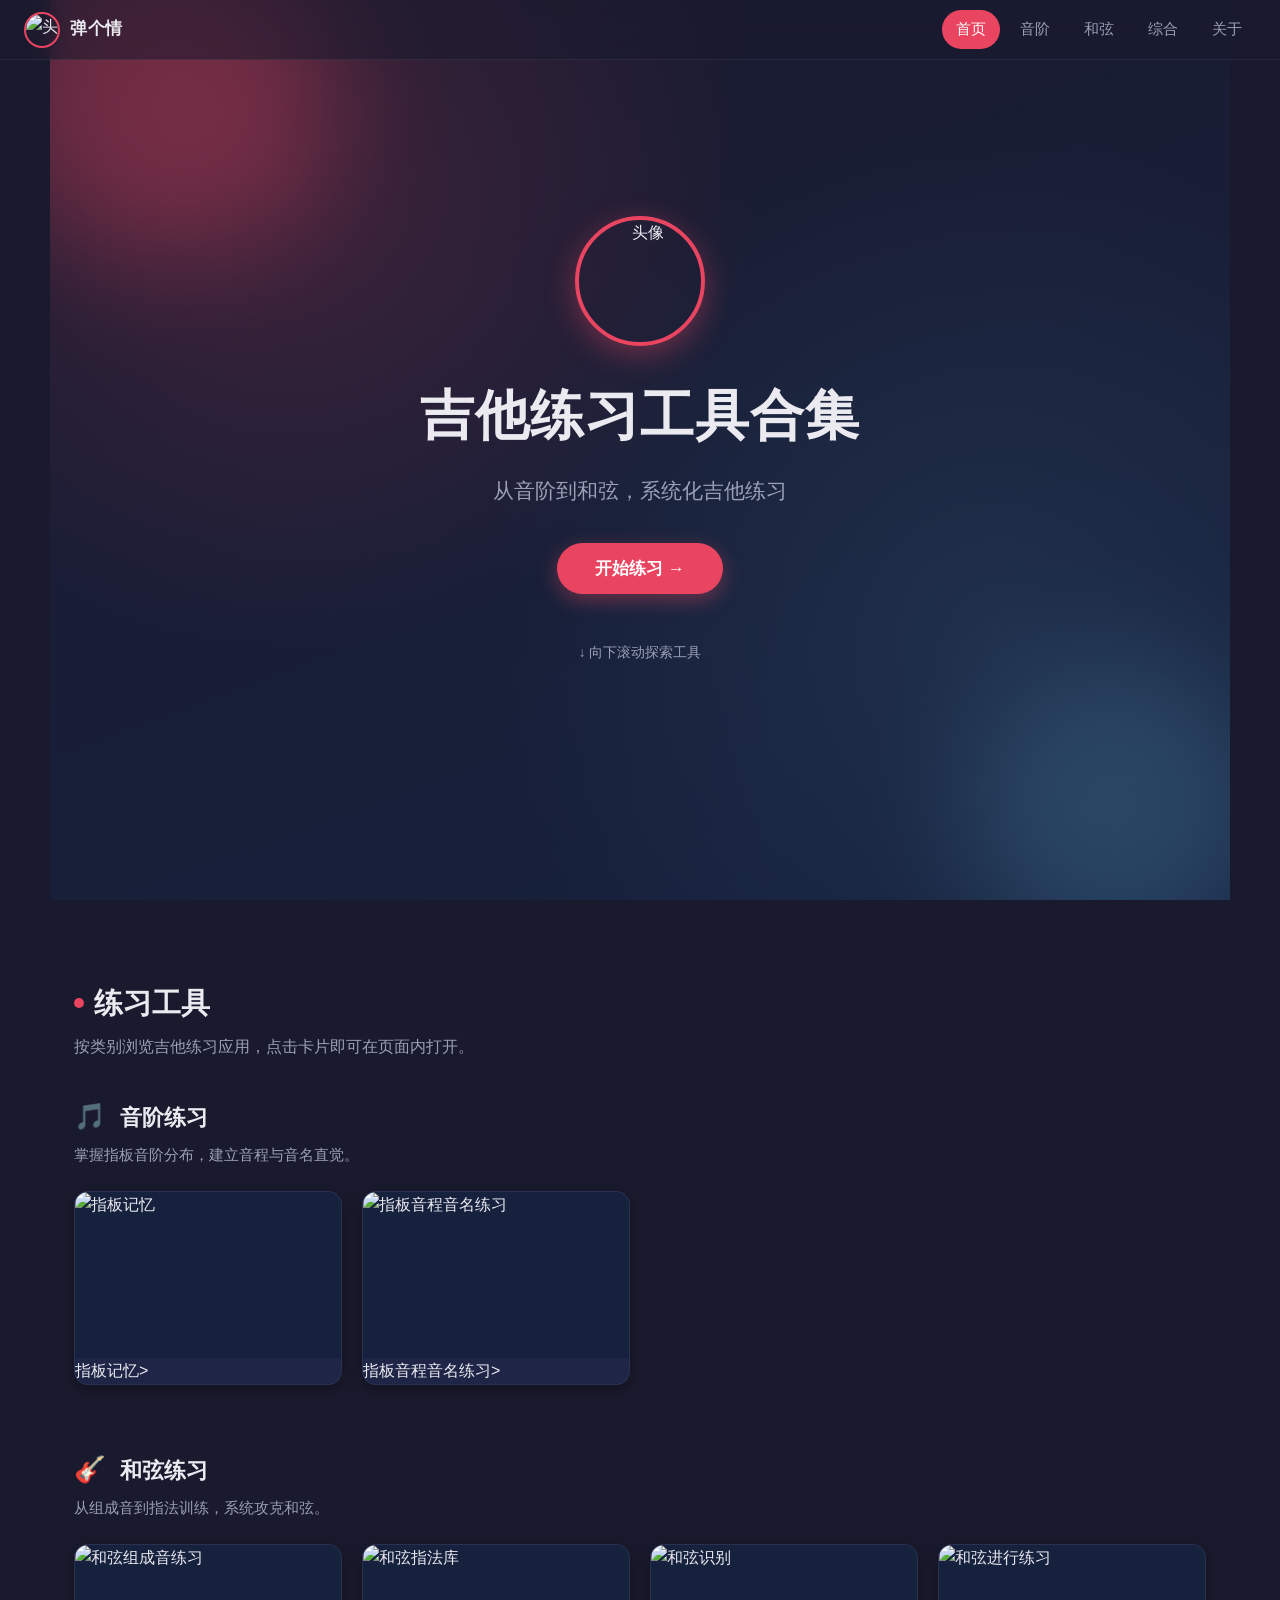
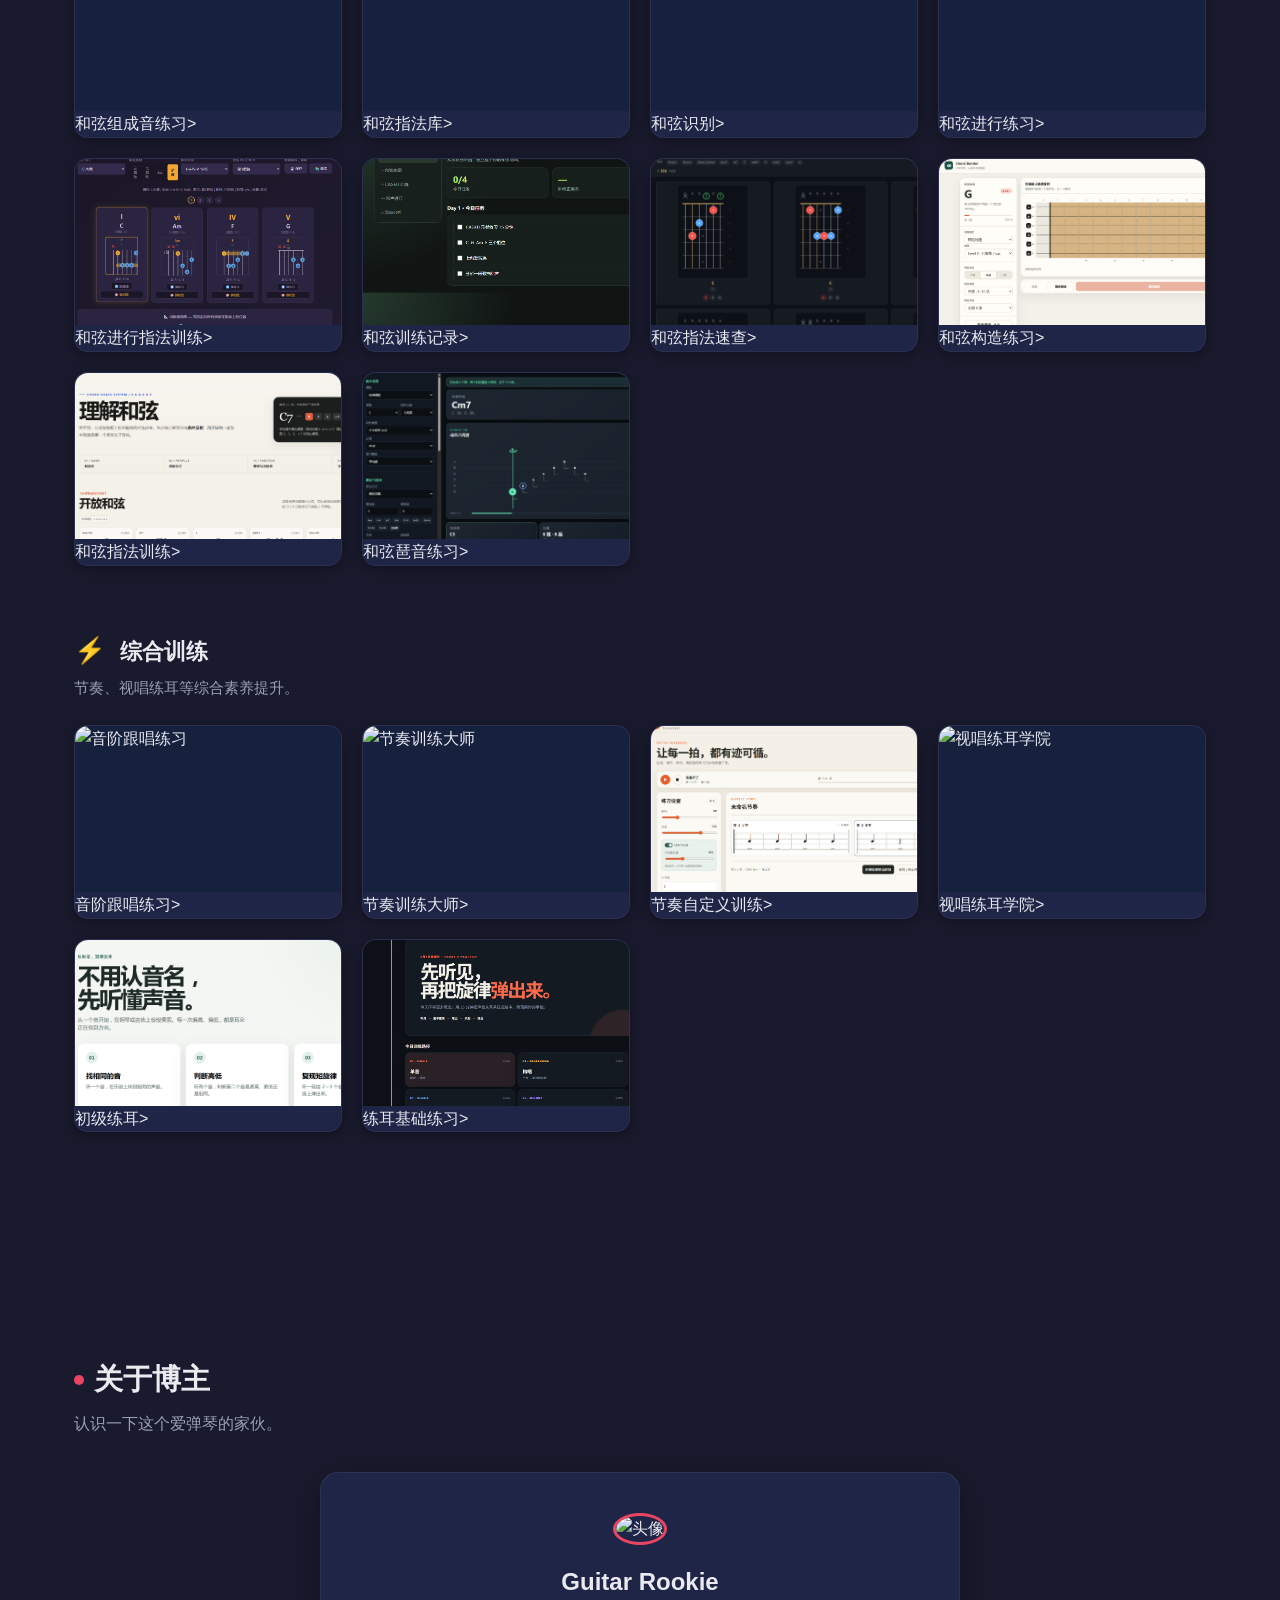
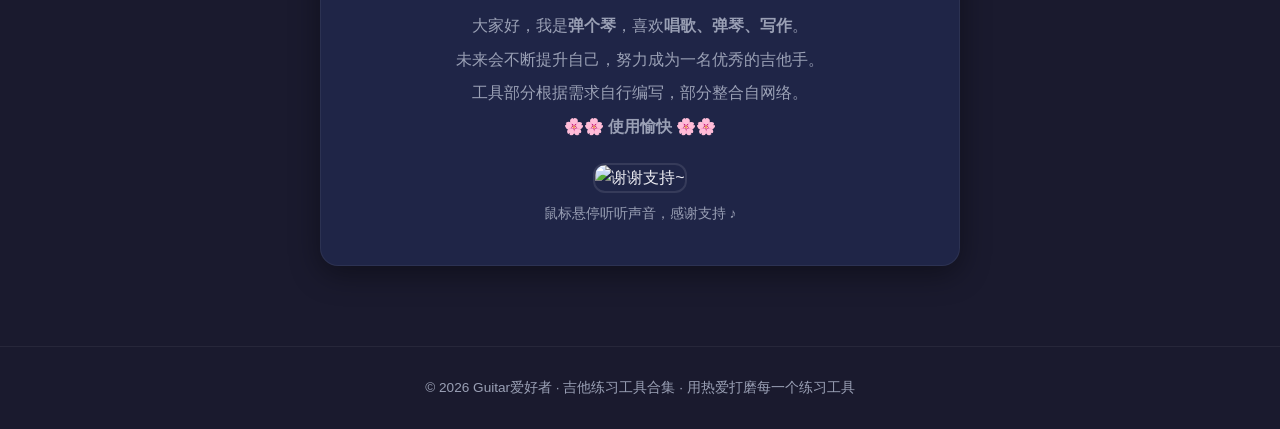
==== commit 9f106316: "新增练耳练习" ====
--- a/index.html
+++ b/index.html
@@ -283,7 +283,8 @@
     {name:'初级练耳', url:'./apps/初级练耳/index.html', img:'./apps/初级练耳/detail.png', category:'misc'},
     {name:'和弦构造练习', url:'./apps/和弦构造器/index.html', img:'./apps/和弦构造器/detail.png', category:'chord'},
     {name:'和弦指法训练', url:'./apps/理解和弦/index.html', img:'./apps/理解和弦/detail.png', category:'chord'},
-    {name:'和弦琶音练习', url:'./apps/和弦琶音练习器/index.html', img:'./apps/和弦琶音练习器/detail.png', category:'chord'}
+    {name:'和弦琶音练习', url:'./apps/和弦琶音练习器/index.html', img:'./apps/和弦琶音练习器/detail.png', category:'chord'},
+    {name:'练耳基础练习', url:'./apps/视唱练耳基础/index.html', img:'./apps/视唱练耳基础/detail.png', category:'misc'}
   ];
 
   // 生成卡片
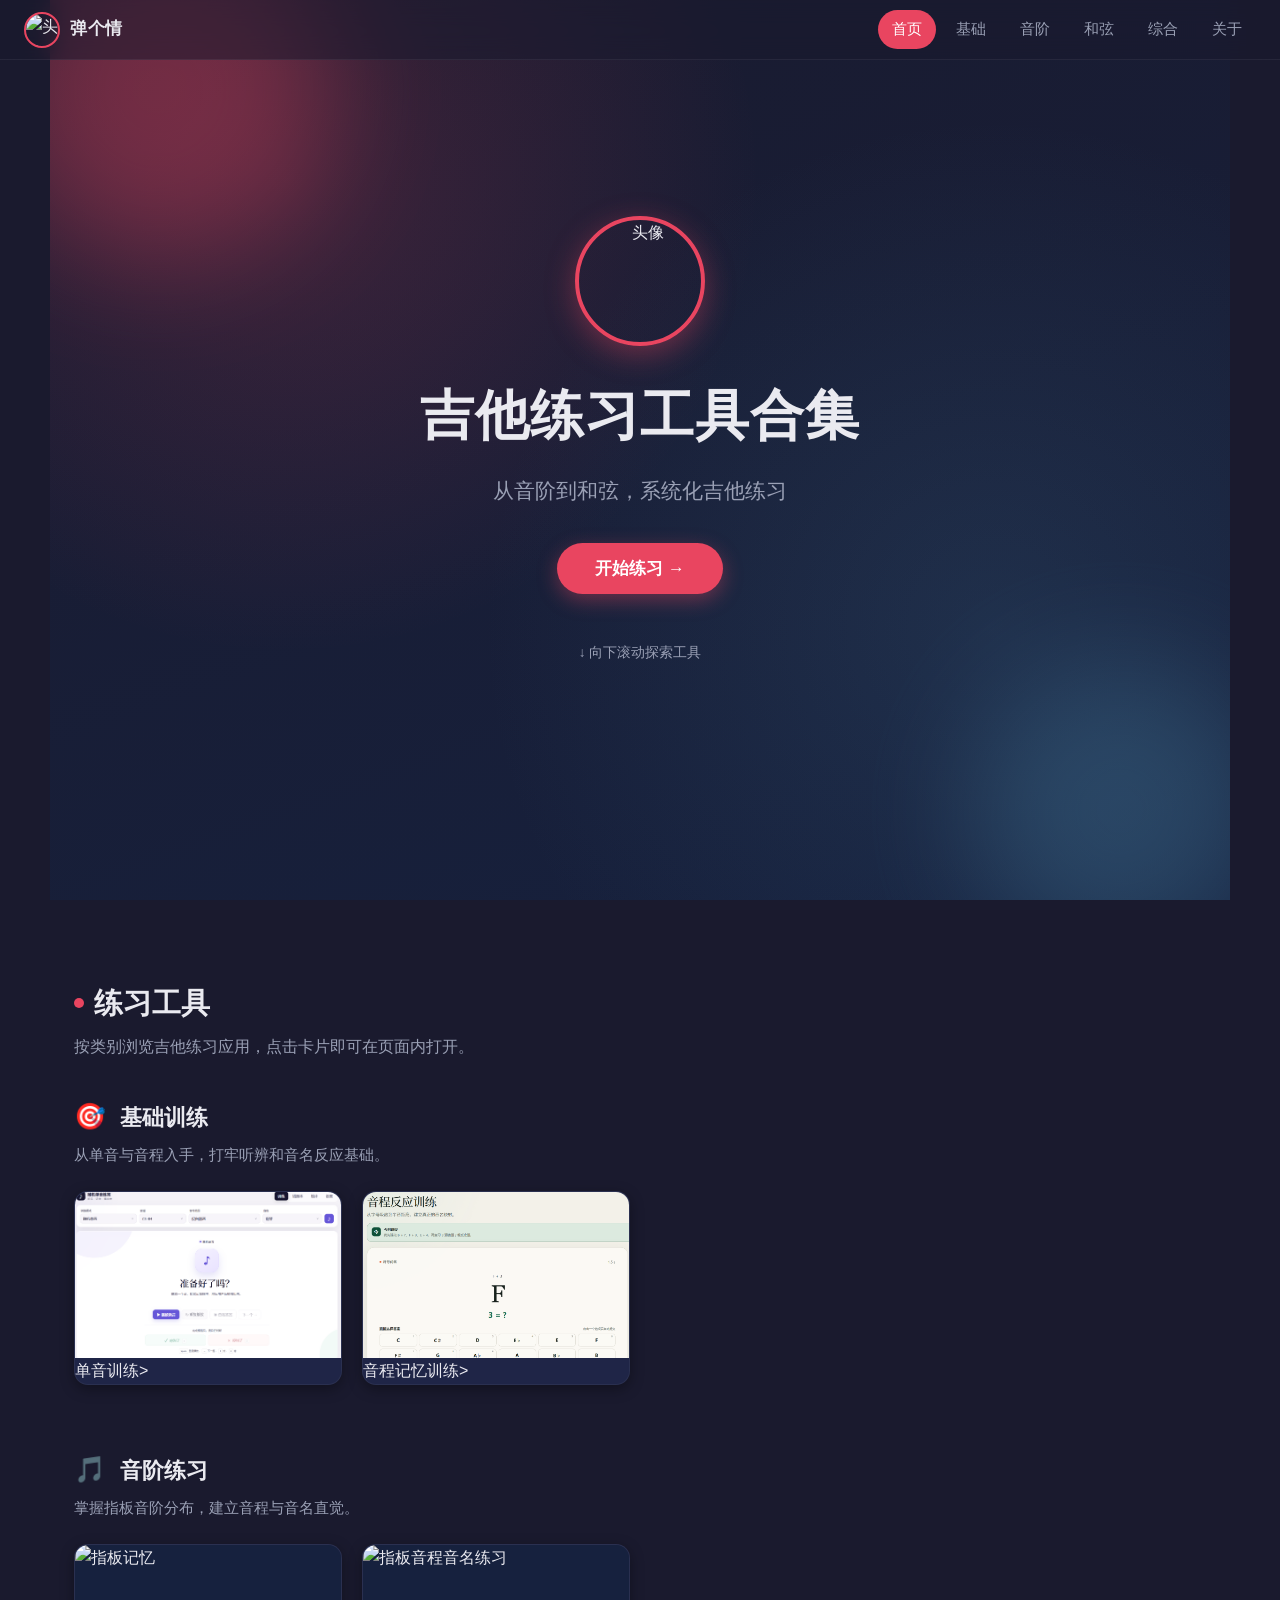
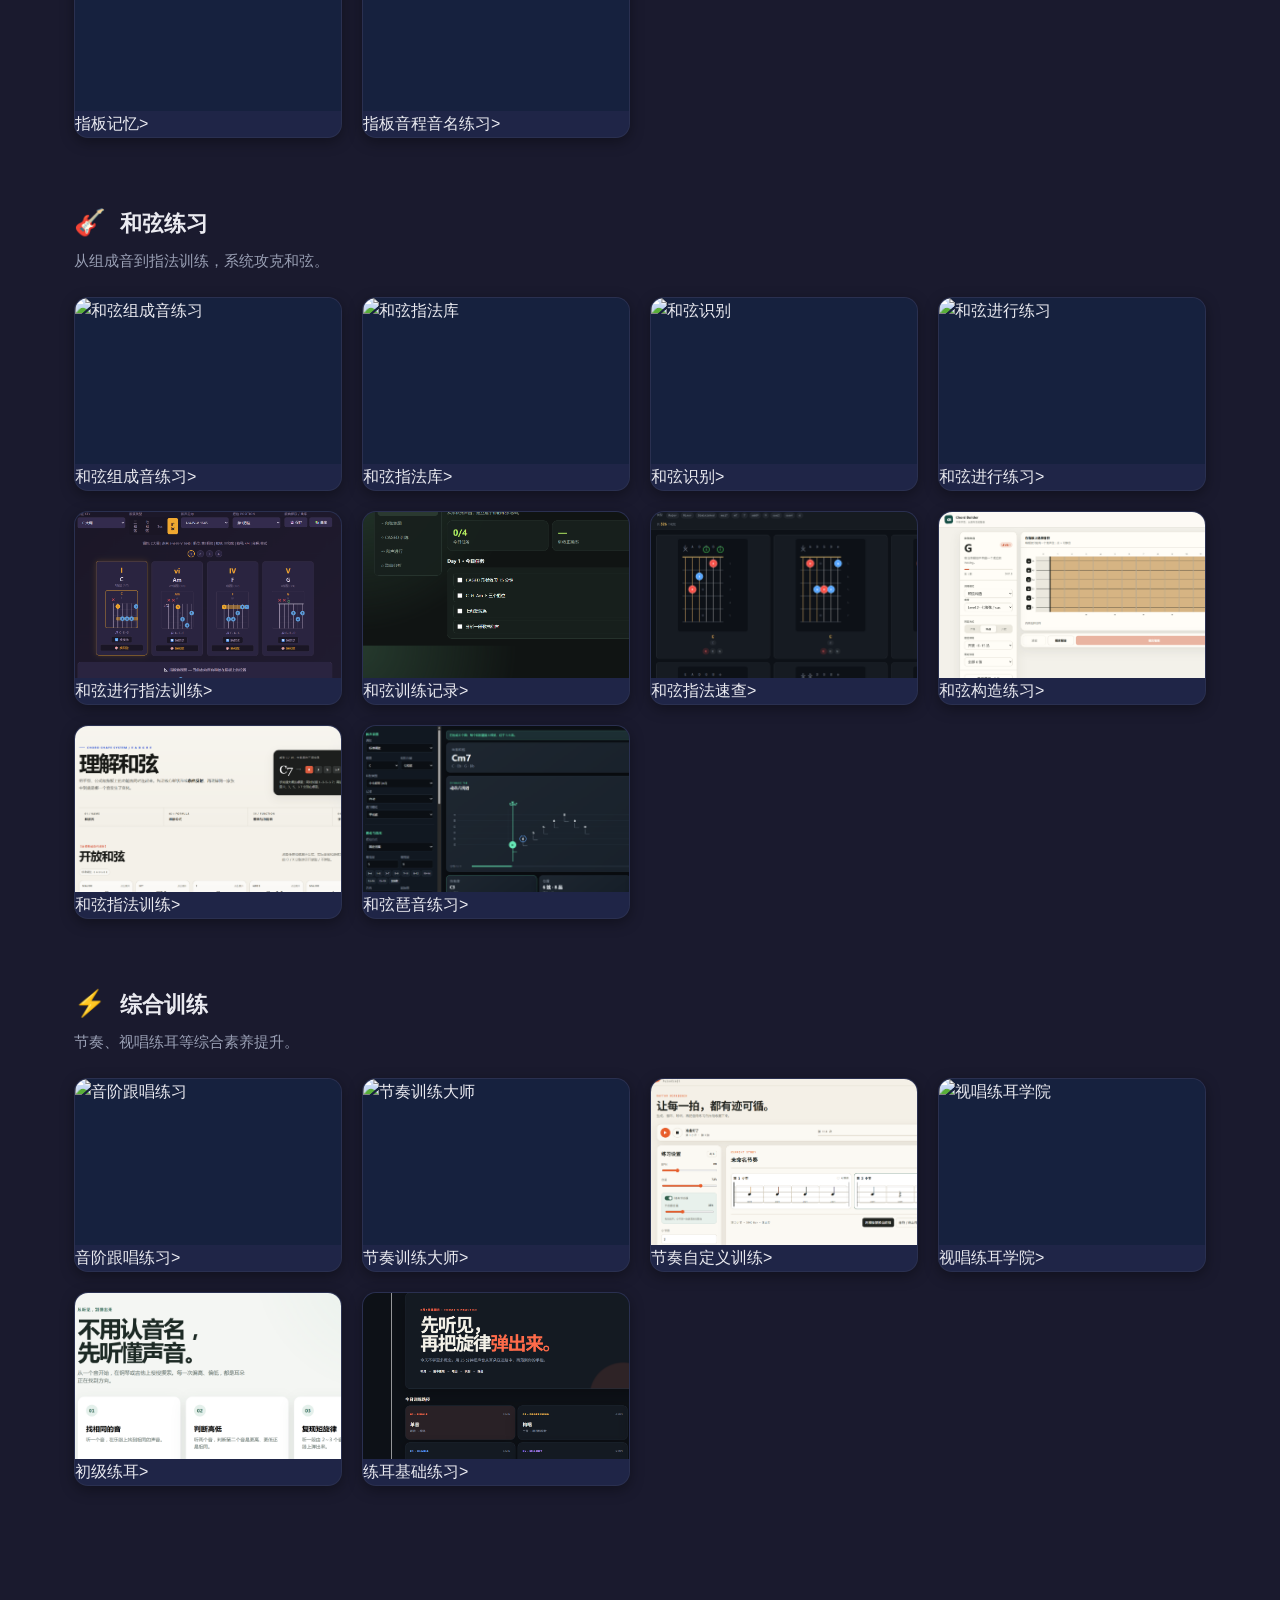
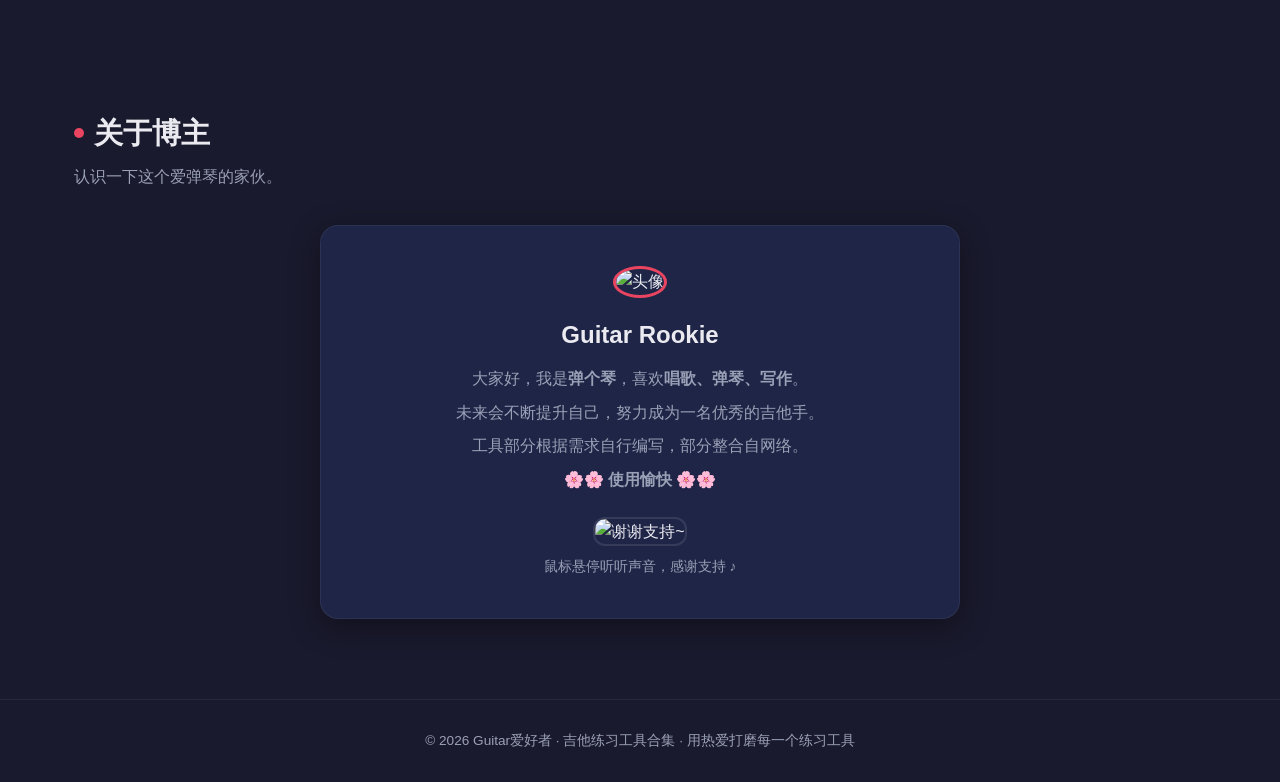
==== commit eb5e9577: "新增最基础的单音听辨训练和和弦组成音训练" ====
--- a/index.html
+++ b/index.html
@@ -180,6 +180,7 @@
   </div>
   <div class="nav-links">
     <div class="nav-item active" data-target="hero">首页</div>
+    <div class="nav-item" data-target="cat-basic">基础</div>
     <div class="nav-item" data-target="cat-scale">音阶</div>
     <div class="nav-item" data-target="cat-chord">和弦</div>
     <div class="nav-item" data-target="cat-misc">综合</div>
@@ -193,7 +194,7 @@
     <img class="hero-avatar" src="./src/img/avatar.jpg" alt="头像"/>
     <h1>吉他练习工具合集</h1>
     <p>从音阶到和弦，系统化吉他练习</p>
-    <button class="btn-start" onclick="scrollToId('cat-scale')">开始练习 →</button>
+    <button class="btn-start" onclick="scrollToId('cat-basic')">开始练习 →</button>
     <div class="scroll-hint">↓ 向下滚动探索工具</div>
   </div>
 </section>
@@ -202,6 +203,13 @@
 <section id="tools">
   <h2 class="section-title"><span class="dot"></span>练习工具</h2>
   <p class="section-desc">按类别浏览吉他练习应用，点击卡片即可在页面内打开。</p>
+
+  <!-- 基础训练类 -->
+  <div class="cat-block" id="cat-basic">
+    <div class="cat-head"><span class="cat-icon">🎯</span><span class="cat-name">基础训练</span></div>
+    <p class="cat-sub">从单音与音程入手，打牢听辨和音名反应基础。</p>
+    <div class="grid-container" data-cat="basic"></div>
+  </div>
 
   <!-- 音阶类 -->
   <div class="cat-block" id="cat-scale">
@@ -267,6 +275,8 @@
 document.addEventListener('DOMContentLoaded', function () {
   // 保留原 appData 结构，扩展 category 字段
   const appData = [
+    {name:'单音训练', url:'./apps/单音训练/index.html', img:'./apps/单音训练/detail.png', category:'basic'},
+    {name:'音程记忆训练', url:'./apps/音程记忆训练/index.html', img:'./apps/音程记忆训练/detail.png', category:'basic'},
     {name:'音阶跟唱练习',url:'./apps/十二个调上下行音阶/index.html', img:'./apps/十二个调上下行音阶/detail.png', category:'misc'},
     {name:'指板记忆',url:'./apps/指板记忆/指板记忆.html', img:'./apps/指板记忆/detail.png', category:'scale'},
     {name:'指板音程音名练习', url:'./apps/指板音程记忆/指板音程记忆.html', img:'./apps/指板音程记忆/detail.png', category:'scale'},
@@ -289,7 +299,7 @@
 
   // 生成卡片
   function generateGrids(){
-    const groups = {scale:[], chord:[], misc:[]};
+    const groups = {basic:[], scale:[], chord:[], misc:[]};
     appData.forEach(item=>{ (groups[item.category]||groups.misc).push(item); });
     Object.keys(groups).forEach(cat=>{
       const container = document.querySelector(`.grid-container[data-cat="${cat}"]`);
@@ -338,7 +348,7 @@
 
   // 滚动高亮 + 导航栏背景
   const navItems=document.querySelectorAll('.nav-item');
-  const sections=['hero','cat-scale','cat-chord','cat-misc','about'];
+  const sections=['hero','cat-basic','cat-scale','cat-chord','cat-misc','about'];
   const navbar=document.getElementById('navbar');
   function onScroll(){
     navbar.style.background = window.scrollY>40 ? 'rgba(26,26,46,.85)' : 'rgba(26,26,46,.55)';
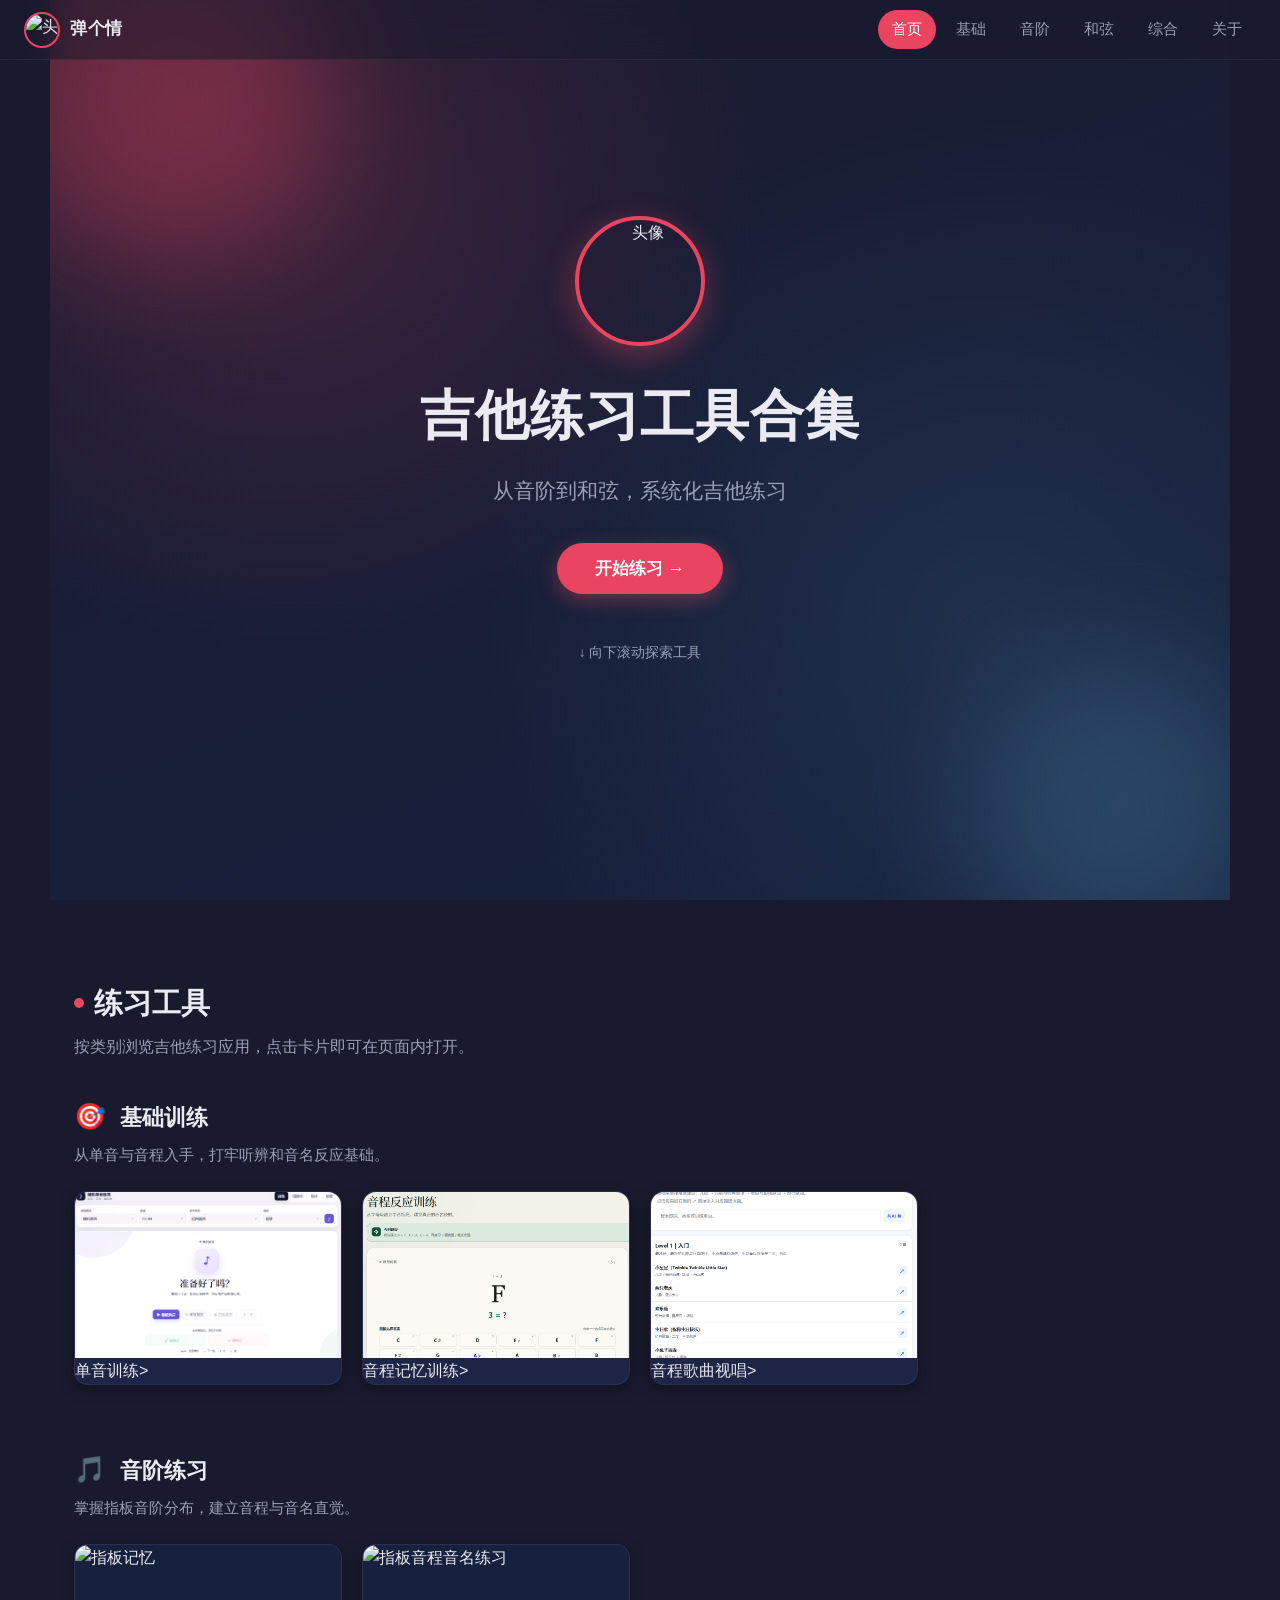
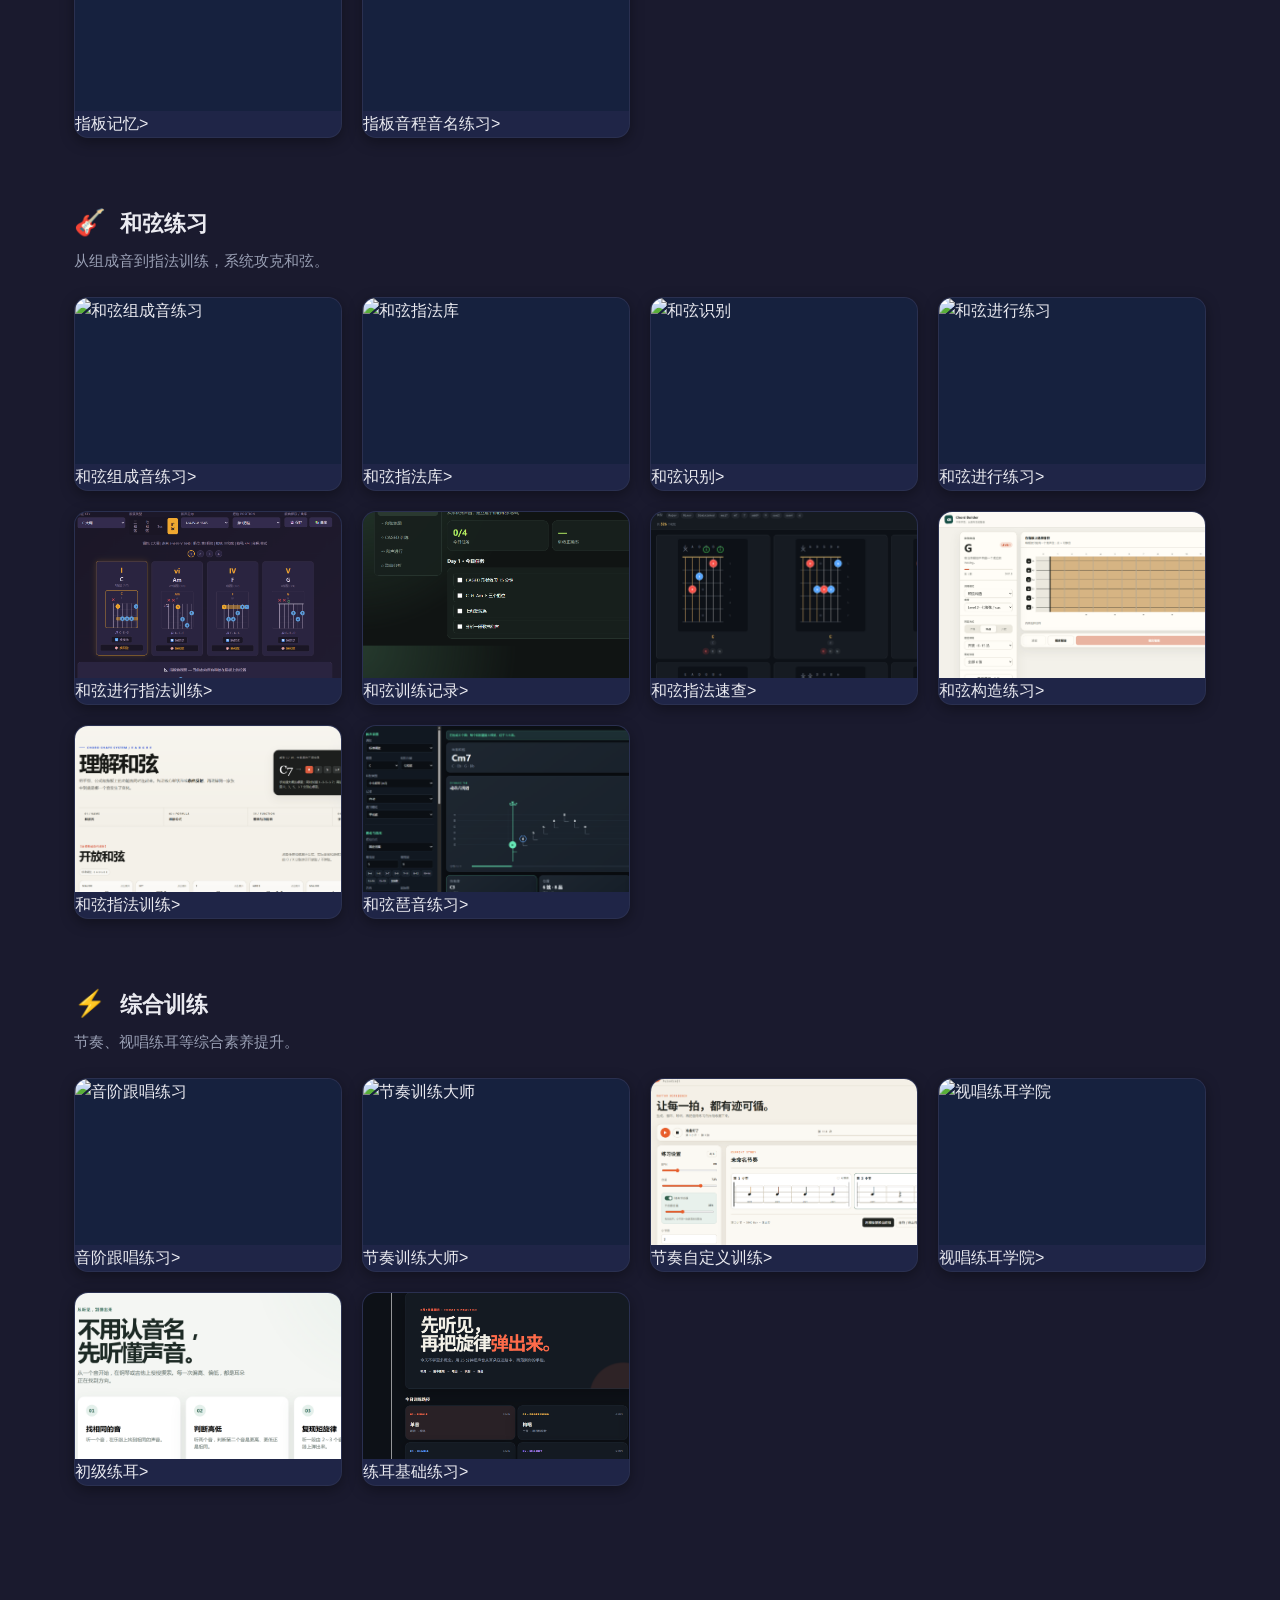
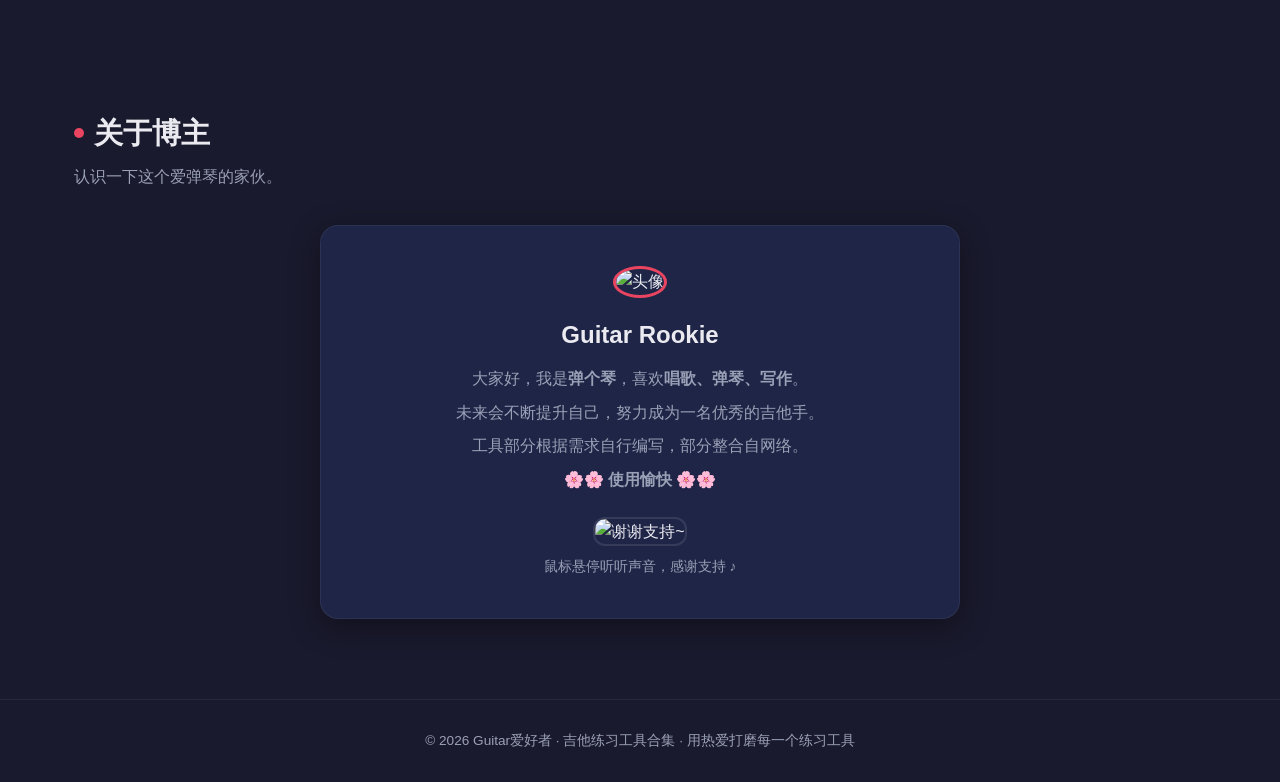
==== commit 940b965e: "歌曲视唱" ====
--- a/index.html
+++ b/index.html
@@ -277,6 +277,7 @@
   const appData = [
     {name:'单音训练', url:'./apps/单音训练/index.html', img:'./apps/单音训练/detail.png', category:'basic'},
     {name:'音程记忆训练', url:'./apps/音程记忆训练/index.html', img:'./apps/音程记忆训练/detail.png', category:'basic'},
+    {name:'音程歌曲视唱', url:'./apps/音程歌曲视唱/index.html', img:'./apps/音程歌曲视唱/detail.png', category:'basic'},
     {name:'音阶跟唱练习',url:'./apps/十二个调上下行音阶/index.html', img:'./apps/十二个调上下行音阶/detail.png', category:'misc'},
     {name:'指板记忆',url:'./apps/指板记忆/指板记忆.html', img:'./apps/指板记忆/detail.png', category:'scale'},
     {name:'指板音程音名练习', url:'./apps/指板音程记忆/指板音程记忆.html', img:'./apps/指板音程记忆/detail.png', category:'scale'},
